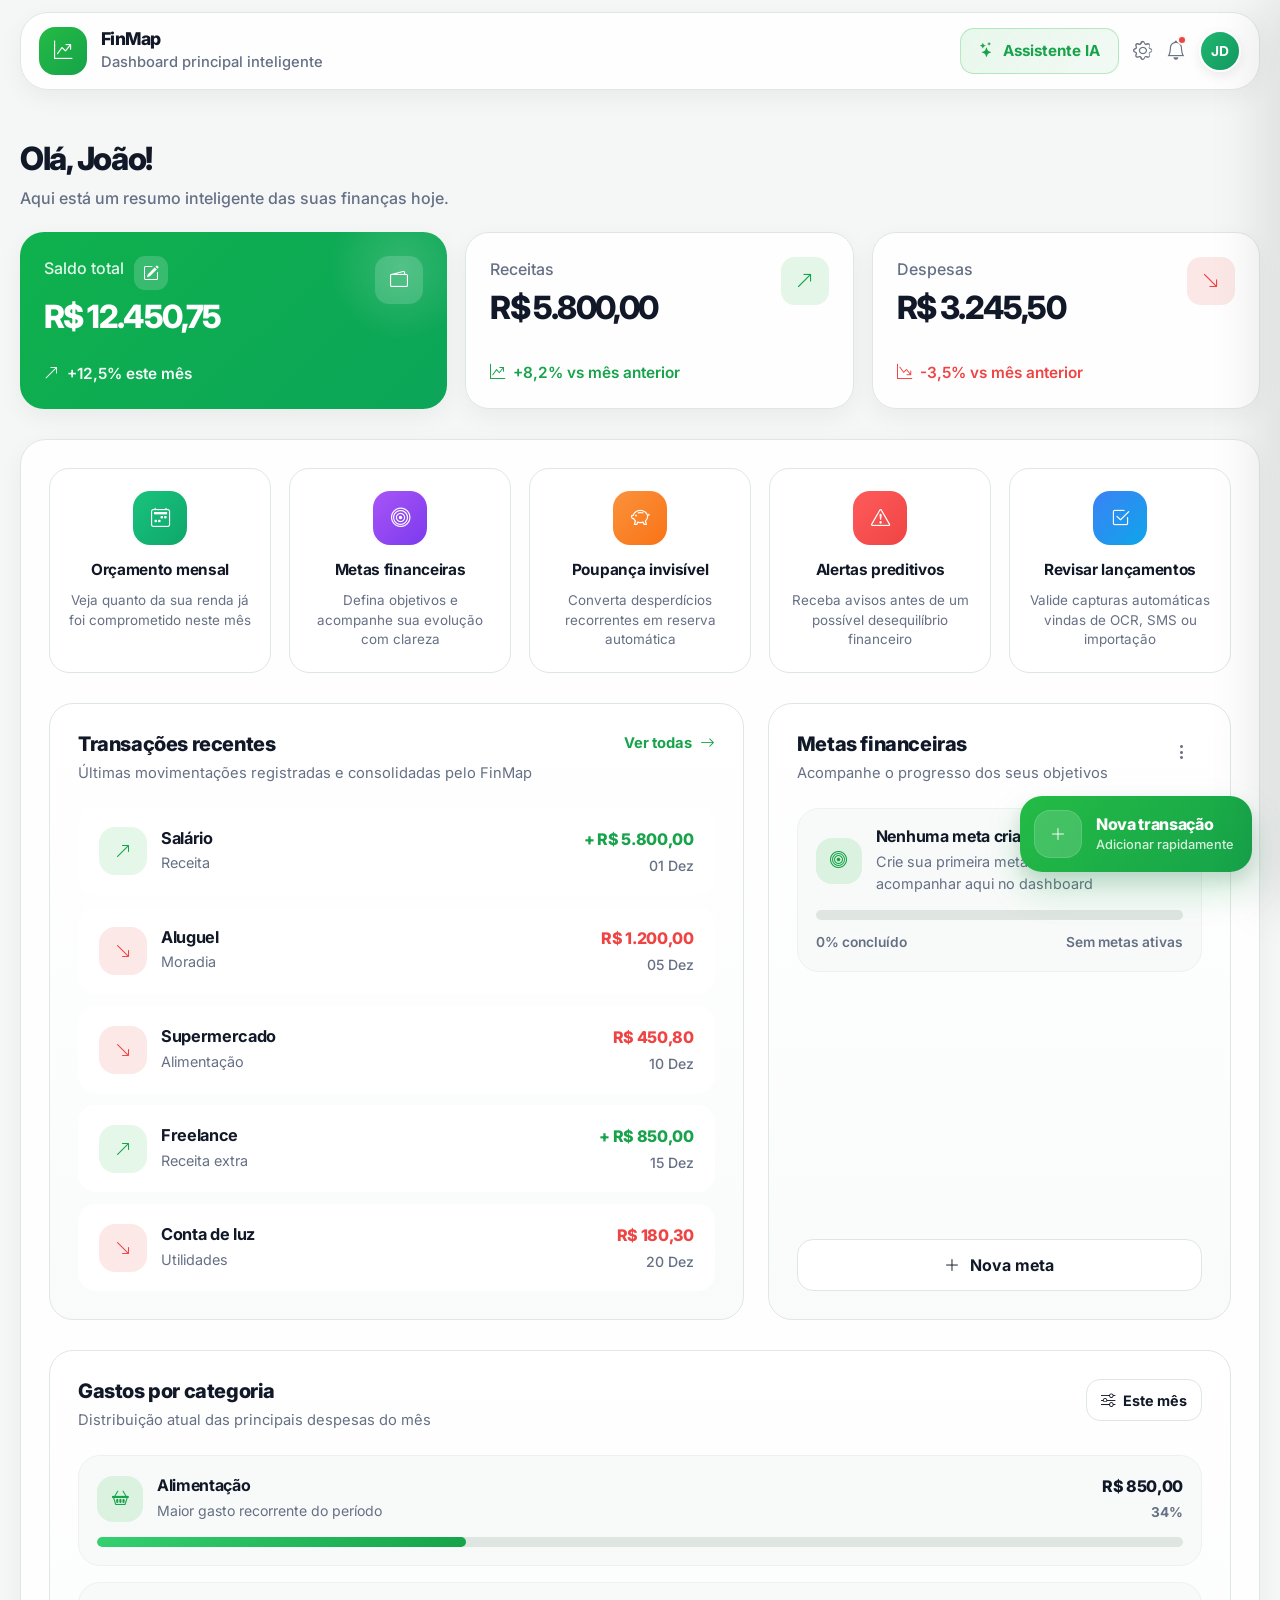
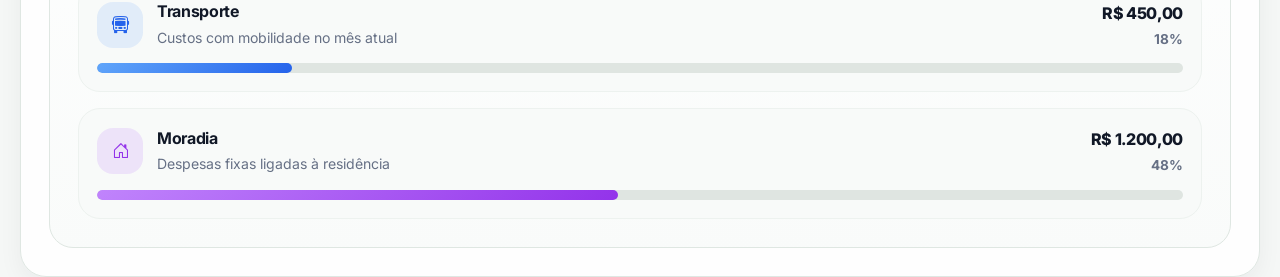
==== dashboard.html @ 1afa3a2f "Initial commit" ====
<!DOCTYPE html>
<html lang="pt-BR">
<head>
  <meta charset="UTF-8">
  <meta name="viewport" content="width=device-width, initial-scale=1.0">
  <title>FinMap Dashboard</title>

  <link href="https://cdn.jsdelivr.net/npm/bootstrap@5.3.2/dist/css/bootstrap.min.css" rel="stylesheet">
  <link rel="stylesheet" href="https://cdn.jsdelivr.net/npm/bootstrap-icons@1.11.3/font/bootstrap-icons.css">
  <link rel="preconnect" href="https://fonts.googleapis.com">
  <link rel="preconnect" href="https://fonts.gstatic.com" crossorigin>
  <link href="https://fonts.googleapis.com/css2?family=Inter:wght@400;500;600;700;800&display=swap" rel="stylesheet">
  <link rel="stylesheet" href="./FinMap_Projeto/css/dashboard.css">
</head>
<body>

  <header class="topbar">
    <div class="topbar-left">
      <div class="brand">
        <div class="brand-mark">
          <i class="bi bi-graph-up-arrow"></i>
        </div>

        <div class="brand-copy">
          <h1>FinMap</h1>
          <p>Dashboard principal inteligente</p>
        </div>
      </div>
    </div>

    <div class="topbar-right">
      <button class="ai-btn" id="openAiModal" type="button" aria-label="Abrir Assistente IA">
        <i class="bi bi-stars"></i>
        <span>Assistente IA</span>
      </button>

      <button class="icon-plain" id="openSettingsModal" type="button" aria-label="Configurações">
  <i class="bi bi-gear"></i>
</button>

      <button class="icon-plain notification-btn" id="openNotificationsPanel" type="button" aria-label="Notificações">
        <i class="bi bi-bell"></i>
        <span class="notification-dot"></span>
      </button>

      <button class="profile-avatar" type="button" aria-label="Perfil">
        JD
      </button>
    </div>
  </header>

  <section class="finance-overview">
    <div class="overview-header">
      <div class="overview-title-group">
        <h2>Olá, João!</h2>
        <p>Aqui está um resumo inteligente das suas finanças hoje.</p>
      </div>
    </div>

    <div class="overview-cards">
      <article class="finance-card finance-card--highlight">
        <div class="finance-card__top">
          <div class="finance-card__main">
            <div class="finance-card__label-row">
              <span class="finance-card__label">Saldo total</span>

              <button
                class="finance-card__edit-btn"
                id="openBalanceModal"
                type="button"
                aria-label="Editar saldo total"
              >
                <i class="bi bi-pencil-square"></i>
              </button>
            </div>

            <strong class="finance-card__value">R$ 12.450,75</strong>
          </div>

          <div class="finance-card__icon finance-card__icon--glass">
            <i class="bi bi-wallet2"></i>
          </div>
        </div>

        <div class="finance-card__bottom">
          <span class="finance-card__trend finance-card__trend--light">
            <i class="bi bi-arrow-up-right"></i>
            +12,5% este mês
          </span>
        </div>
      </article>

      <article class="finance-card">
        <div class="finance-card__top">
          <div>
            <span class="finance-card__label">Receitas</span>
            <strong class="finance-card__value">R$ 5.800,00</strong>
          </div>

          <div class="finance-card__icon finance-card__icon--green-soft">
            <i class="bi bi-arrow-up-right"></i>
          </div>
        </div>

        <div class="finance-card__bottom">
          <span class="finance-card__trend finance-card__trend--positive">
            <i class="bi bi-graph-up-arrow"></i>
            +8,2% vs mês anterior
          </span>
        </div>
      </article>

      <article class="finance-card">
        <div class="finance-card__top">
          <div>
            <span class="finance-card__label">Despesas</span>
            <strong class="finance-card__value">R$ 3.245,50</strong>
          </div>

          <div class="finance-card__icon finance-card__icon--red-soft">
            <i class="bi bi-arrow-down-right"></i>
          </div>
        </div>

        <div class="finance-card__bottom">
          <span class="finance-card__trend finance-card__trend--negative">
            <i class="bi bi-graph-down-arrow"></i>
            -3,5% vs mês anterior
          </span>
        </div>
      </article>
    </div>
  </section>

  <section class="main-actions">
    <div class="main-actions__grid">
  <article class="action-card action-card--green" data-link-page="./orcamento-mensal.html">
    <div class="action-icon">
      <i class="bi bi-calendar2-week"></i>
    </div>
    <h4>Orçamento mensal</h4>
    <p>Veja quanto da sua renda já foi comprometido neste mês</p>
  </article>

  <article class="action-card action-card--purple" data-link-page="./metas-financeiras.html">
    <div class="action-icon">
      <i class="bi bi-bullseye"></i>
    </div>
    <h4>Metas financeiras</h4>
    <p>Defina objetivos e acompanhe sua evolução com clareza</p>
  </article>

  <article class="action-card action-card--orange" data-link-page="./poupanca-invisivel.html">
    <div class="action-icon">
      <i class="bi bi-piggy-bank"></i>
    </div>
    <h4>Poupança invisível</h4>
    <p>Converta desperdícios recorrentes em reserva automática</p>
  </article>

  <article class="action-card action-card--red" data-link-page="./alertas-preditivos.html">
    <div class="action-icon">
      <i class="bi bi-exclamation-triangle"></i>
    </div>
    <h4>Alertas preditivos</h4>
    <p>Receba avisos antes de um possível desequilíbrio financeiro</p>
  </article>

  <article class="action-card action-card--blue" data-link-page="./revisar-lancamentos.html">
    <div class="action-icon">
      <i class="bi bi-check2-square"></i>
    </div>
    <h4>Revisar lançamentos</h4>
    <p>Valide capturas automáticas vindas de OCR, SMS ou importação</p>
  </article>
</div>

    <div class="dashboard-panels">
      <section class="recent-transactions-panel">
        <div class="recent-transactions-panel__header">
          <div>
            <h3>Transações recentes</h3>
            <p>Últimas movimentações registradas e consolidadas pelo FinMap</p>
          </div>

          <a href="#" class="recent-transactions-panel__link" id="openAllTransactionsModal">
            Ver todas
            <i class="bi bi-arrow-right"></i>
          </a>
        </div>

        <div class="recent-transactions-panel__list">
          <article class="transaction-item">
            <div class="transaction-item__left">
              <div class="transaction-item__icon transaction-item__icon--income">
                <i class="bi bi-arrow-up-right"></i>
              </div>

              <div class="transaction-item__info">
                <h4>Salário</h4>
                <p>Receita</p>
              </div>
            </div>

            <div class="transaction-item__right">
              <strong class="transaction-item__value transaction-item__value--positive">+ R$ 5.800,00</strong>
              <span class="transaction-item__date">01 Dez</span>
            </div>
          </article>

          <article class="transaction-item">
            <div class="transaction-item__left">
              <div class="transaction-item__icon transaction-item__icon--expense">
                <i class="bi bi-arrow-down-right"></i>
              </div>

              <div class="transaction-item__info">
                <h4>Aluguel</h4>
                <p>Moradia</p>
              </div>
            </div>

            <div class="transaction-item__right">
              <strong class="transaction-item__value transaction-item__value--negative">R$ 1.200,00</strong>
              <span class="transaction-item__date">05 Dez</span>
            </div>
          </article>

          <article class="transaction-item">
            <div class="transaction-item__left">
              <div class="transaction-item__icon transaction-item__icon--expense">
                <i class="bi bi-arrow-down-right"></i>
              </div>

              <div class="transaction-item__info">
                <h4>Supermercado</h4>
                <p>Alimentação</p>
              </div>
            </div>

            <div class="transaction-item__right">
              <strong class="transaction-item__value transaction-item__value--negative">R$ 450,80</strong>
              <span class="transaction-item__date">10 Dez</span>
            </div>
          </article>

          <article class="transaction-item">
            <div class="transaction-item__left">
              <div class="transaction-item__icon transaction-item__icon--income">
                <i class="bi bi-arrow-up-right"></i>
              </div>

              <div class="transaction-item__info">
                <h4>Freelance</h4>
                <p>Receita extra</p>
              </div>
            </div>

            <div class="transaction-item__right">
              <strong class="transaction-item__value transaction-item__value--positive">+ R$ 850,00</strong>
              <span class="transaction-item__date">15 Dez</span>
            </div>
          </article>

          <article class="transaction-item">
            <div class="transaction-item__left">
              <div class="transaction-item__icon transaction-item__icon--expense">
                <i class="bi bi-arrow-down-right"></i>
              </div>

              <div class="transaction-item__info">
                <h4>Conta de luz</h4>
                <p>Utilidades</p>
              </div>
            </div>

            <div class="transaction-item__right">
              <strong class="transaction-item__value transaction-item__value--negative">R$ 180,30</strong>
              <span class="transaction-item__date">20 Dez</span>
            </div>
          </article>
        </div>
      </section>

      <section class="financial-goals-panel">
        <div class="financial-goals-panel__header">
          <div>
            <h3>Metas financeiras</h3>
            <p>Acompanhe o progresso dos seus objetivos</p>
          </div>

          <button class="financial-goals-panel__menu" id="openGoalsMenuModal" type="button" aria-label="Mais opções">
            <i class="bi bi-three-dots-vertical"></i>
          </button>
        </div>

        <div class="financial-goals-list" id="dashboardGoalsList">
          <article class="goal-card">
    <div class="goal-card__top">
      <div class="goal-card__left">
        <div class="goal-card__icon goal-card__icon--green">
          <i class="bi bi-shield-check"></i>
        </div>

        <div class="goal-card__info">
          <h4>Reserva de Emergência</h4>
          <p>R$ 8.750 de R$ 15.000</p>
        </div>
      </div>

      <span class="goal-card__badge">58%</span>
    </div>

    <div class="goal-card__progress">
      <div class="goal-card__progress-fill goal-card__progress-fill--green" style="width: 58%;"></div>
    </div>

    <div class="goal-card__bottom">
      <span>58% concluído</span>
      <span>Faltam R$ 6.250</span>
    </div>
          </article>

          <article class="goal-card">
            <div class="goal-card__top">
              <div class="goal-card__left">
                <div class="goal-card__icon goal-card__icon--blue">
                  <i class="bi bi-airplane"></i>
                </div>

                <div class="goal-card__info">
                  <h4>Viagem para Europa</h4>
                  <p>R$ 3.200 de R$ 8.000</p>
                </div>
              </div>

              <span class="goal-card__badge">40%</span>
            </div>

            <div class="goal-card__progress">
              <div class="goal-card__progress-fill goal-card__progress-fill--blue" style="width: 40%;"></div>
            </div>

            <div class="goal-card__bottom">
              <span>40% concluído</span>
              <span>Faltam R$ 4.800</span>
            </div>
          </article>

          <article class="goal-card">
            <div class="goal-card__top">
              <div class="goal-card__left">
                <div class="goal-card__icon goal-card__icon--orange">
                  <i class="bi bi-car-front"></i>
                </div>

                <div class="goal-card__info">
                  <h4>Novo carro</h4>
                  <p>R$ 12.000 de R$ 45.000</p>
                </div>
              </div>

              <span class="goal-card__badge">27%</span>
            </div>

            <div class="goal-card__progress">
              <div class="goal-card__progress-fill goal-card__progress-fill--orange" style="width: 27%;"></div>
            </div>

            <div class="goal-card__bottom">
              <span>27% concluído</span>
              <span>Faltam R$ 33.000</span>
            </div>
          </article>
        </div>

        <button class="new-goal-btn" id="goToGoalsPageBtn" type="button">
          <i class="bi bi-plus-lg"></i>
          Nova meta
        </button>
      </section>
    </div>

    <div class="dashboard-bottom-row">
      <section class="category-expenses-panel">
        <div class="category-expenses-panel__header">
          <div>
            <h3>Gastos por categoria</h3>
            <p>Distribuição atual das principais despesas do mês</p>
          </div>

          <button class="category-expenses-panel__filter" id="openCategoryPeriodModal" type="button">
            <i class="bi bi-sliders"></i>
            <span id="categoryPeriodLabel">Este mês</span>
          </button>
        </div>

        <div class="category-expenses-list">
          <article class="category-expense-card">
            <div class="category-expense-card__top">
              <div class="category-expense-card__left">
                <div class="category-expense-card__icon category-expense-card__icon--green">
                  <i class="bi bi-basket2"></i>
                </div>

                <div class="category-expense-card__info">
                  <h4>Alimentação</h4>
                  <p>Maior gasto recorrente do período</p>
                </div>
              </div>

              <div class="category-expense-card__right">
                <strong>R$ 850</strong>
                <span>34%</span>
              </div>
            </div>

            <div class="category-expense-card__bar">
              <div class="category-expense-card__fill category-expense-card__fill--green" style="width: 34%;"></div>
            </div>
          </article>

          <article class="category-expense-card">
            <div class="category-expense-card__top">
              <div class="category-expense-card__left">
                <div class="category-expense-card__icon category-expense-card__icon--blue">
                  <i class="bi bi-bus-front"></i>
                </div>

                <div class="category-expense-card__info">
                  <h4>Transporte</h4>
                  <p>Custos com mobilidade no mês atual</p>
                </div>
              </div>

              <div class="category-expense-card__right">
                <strong>R$ 450</strong>
                <span>18%</span>
              </div>
            </div>

            <div class="category-expense-card__bar">
              <div class="category-expense-card__fill category-expense-card__fill--blue" style="width: 18%;"></div>
            </div>
          </article>

          <article class="category-expense-card">
            <div class="category-expense-card__top">
              <div class="category-expense-card__left">
                <div class="category-expense-card__icon category-expense-card__icon--purple">
                  <i class="bi bi-house-door"></i>
                </div>

                <div class="category-expense-card__info">
                  <h4>Moradia</h4>
                  <p>Despesas fixas ligadas à residência</p>
                </div>
              </div>

              <div class="category-expense-card__right">
                <strong>R$ 1.200</strong>
                <span>48%</span>
              </div>
            </div>

            <div class="category-expense-card__bar">
              <div class="category-expense-card__fill category-expense-card__fill--purple" style="width: 48%;"></div>
            </div>
          </article>
        </div>
      </section>
    </div>
  </section>

  <button class="floating-transaction-btn" id="openTransactionModal" type="button" aria-label="Adicionar transação">
    <span class="floating-transaction-btn__icon">
      <i class="bi bi-plus-lg"></i>
    </span>
    <span class="floating-transaction-btn__content">
      <strong>Nova transação</strong>
      <small>Adicionar rapidamente</small>
    </span>
  </button>

  <!-- MODAL EDITAR SALDO  --> 
  <div class="balance-modal-overlay" id="balanceModal">
    <div class="balance-modal">
      <div class="balance-modal__header">
        <div class="balance-modal__title">
          <div class="balance-modal__icon">
            <i class="bi bi-pencil-square"></i>
          </div>
          <div>
            <h3>Editar saldo total</h3>
            <p>Atualize o valor principal exibido no seu dashboard.</p>
          </div>
        </div>

        <button class="balance-modal__close" id="closeBalanceModal" type="button" aria-label="Fechar">
          <i class="bi bi-x-lg"></i>
        </button>
      </div>

      <form class="balance-modal__form" id="balanceForm">
        <label class="balance-modal__field">
          <span>Novo saldo</span>
          <input
            type="text"
            id="saldoEditInput"
            class="finmap-money-input"
            inputmode="numeric"
            placeholder="R$ 0,00"
            autocomplete="off"
          >
        </label>

        <div class="balance-modal__actions">
          <button class="balance-modal__secondary" id="cancelBalanceModal" type="button">Cancelar</button>
          <button class="balance-modal__primary" type="submit">Salvar saldo</button>
        </div>
      </form>
    </div>
  </div>

  <!-- PAINEL DE NOTIFICAÇÕES -->
  <div class="notif-overlay" id="notifOverlay"></div>

  <aside class="notif-panel" id="notifPanel" aria-label="Painel de notificações">
    <div class="notif-panel__header">
      <div>
        <h3>Notificações</h3>
        <p>Alertas, metas e movimentações importantes</p>
      </div>

      <button class="notif-panel__close" id="closeNotificationsPanel" type="button" aria-label="Fechar notificações">
        <i class="bi bi-x-lg"></i>
      </button>
    </div>

    <div class="notif-panel__tabs">
      <button class="notif-tab active" type="button">Todos</button>
      <button class="notif-tab" type="button">Alertas</button>
      <button class="notif-tab" type="button">Metas</button>
      <button class="notif-tab" type="button">Gastos</button>
    </div>

    <div class="notif-panel__list">
      <article class="notif-card notif-card--danger">
        <div class="notif-card__icon">
          <i class="bi bi-exclamation-triangle"></i>
        </div>
        <div class="notif-card__content">
          <h4>Alerta preditivo de orçamento</h4>
          <p>Seu ritmo atual de gastos pode comprometer o fechamento do mês.</p>
          <span>Agora mesmo</span>
        </div>
      </article>

      <article class="notif-card notif-card--success">
        <div class="notif-card__icon">
          <i class="bi bi-bullseye"></i>
        </div>
        <div class="notif-card__content">
          <h4>Meta avançando bem</h4>
          <p>Sua reserva de emergência atingiu 58% do valor planejado.</p>
          <span>Hoje, 09:20</span>
        </div>
      </article>

      <article class="notif-card notif-card--warning">
        <div class="notif-card__icon">
          <i class="bi bi-receipt"></i>
        </div>
        <div class="notif-card__content">
          <h4>Gasto acima da média</h4>
          <p>A categoria alimentação ficou acima da média prevista nesta semana.</p>
          <span>Hoje, 08:05</span>
        </div>
      </article>

      <article class="notif-card notif-card--info">
        <div class="notif-card__icon">
          <i class="bi bi-stars"></i>
        </div>
        <div class="notif-card__content">
          <h4>Sugestão da IA</h4>
          <p>Você pode economizar até R$ 240 ajustando despesas recorrentes.</p>
          <span>Ontem</span>
        </div>
      </article>
    </div>
  </aside>

  <!-- MODAL CENTRALIZADO DA IA -->
  <div class="ai-modal-overlay" id="aiModal">
    <div class="ai-modal">
      <div class="ai-modal__header">
        <div class="ai-modal__title-group">
          <div class="ai-modal__icon">
            <i class="bi bi-stars"></i>
          </div>

          <div>
            <h3>Assistente IA FinMap</h3>
            <p>Análise inteligente, sugestões rápidas e apoio financeiro em tempo real.</p>
          </div>
        </div>

        <button class="ai-modal__close" id="closeAiModal" type="button" aria-label="Fechar assistente IA">
          <i class="bi bi-x-lg"></i>
        </button>
      </div>

      <div class="ai-modal__body">
        <aside class="ai-modal__sidebar">
          <div class="ai-summary-card ai-summary-card--green">
            <div class="ai-summary-card__top">
              <span class="ai-summary-card__label">Análise geral</span>
              <i class="bi bi-activity"></i>
            </div>
            <strong>Saúde financeira estável</strong>
            <p>Seu saldo segue positivo, mas moradia e alimentação concentram grande parte das despesas.</p>
          </div>

          <div class="ai-summary-card ai-summary-card--soft">
            <div class="ai-summary-card__top">
              <span class="ai-summary-card__label">Sugestão principal</span>
              <i class="bi bi-lightbulb"></i>
            </div>
            <strong>Reduzir gastos variáveis</strong>
            <p>Uma redução de 8% nos gastos variáveis pode acelerar sua reserva de emergência.</p>
          </div>

          <div class="ai-shortcuts">
            <button class="ai-shortcut" type="button">Analisar meu mês</button>
            <button class="ai-shortcut" type="button">Onde posso economizar?</button>
            <button class="ai-shortcut" type="button">Revisar minhas metas</button>
            <button class="ai-shortcut" type="button">Criar plano rápido</button>
          </div>
        </aside>

        <section class="ai-chat-area">
          <div class="ai-chat-area__messages">
            <div class="ai-message ai-message--bot">
              <div class="ai-message__bubble">
                Olá, João. Fiz uma leitura geral das suas finanças e identifiquei bons sinais de estabilidade. Quer que eu te mostre onde estão suas melhores oportunidades de economia?
              </div>
            </div>

            <div class="ai-message ai-message--user">
              <div class="ai-message__bubble">
                Sim, quero ver os principais pontos.
              </div>
            </div>

            <div class="ai-message ai-message--bot">
              <div class="ai-message__bubble">
                Perfeito. Hoje seus maiores focos de atenção estão em alimentação, moradia e despesas recorrentes menores que, somadas, têm bastante impacto no mês.
              </div>
            </div>
          </div>

          <form class="ai-chat-area__input">
            <button class="ai-input-action" type="button" aria-label="Anexar">
              <i class="bi bi-plus-lg"></i>
            </button>

            <input type="text" placeholder="Pergunte algo ao Assistente IA">

            <button class="ai-send-btn" type="submit" aria-label="Enviar mensagem">
              <i class="bi bi-send-fill"></i>
            </button>
          </form>
        </section>
      </div>
    </div>
  </div>

  <!-- MODAL DE TRANSAÇÃO -->
  <div class="transaction-modal-overlay" id="transactionModal">
    <div class="transaction-modal">
      <div class="transaction-modal__header">
        <div class="transaction-modal__title-group">
          <div class="transaction-modal__icon">
            <i class="bi bi-plus-lg"></i>
          </div>

          <div>
            <h3>Adicionar Transação</h3>
            <p>Escolha como deseja registrar uma nova movimentação no FinMap</p>
          </div>
        </div>

        <button class="transaction-modal__close" id="closeTransactionModal" type="button" aria-label="Fechar">
          <i class="bi bi-x-lg"></i>
        </button>
      </div>

      <div class="transaction-modal__options">
        <button class="transaction-option-card" type="button">
          <div class="transaction-option-card__icon transaction-option-card__icon--green">
            <i class="bi bi-pencil-square"></i>
          </div>

          <div class="transaction-option-card__content">
            <h4>Adicionar manualmente</h4>
            <p>Preencha os dados da transação de forma personalizada e imediata.</p>
          </div>
        </button>

        <button class="transaction-option-card" type="button">
          <div class="transaction-option-card__icon transaction-option-card__icon--orange">
            <i class="bi bi-file-earmark-arrow-up"></i>
          </div>

          <div class="transaction-option-card__content">
            <h4>Importar arquivo</h4>
            <p>Envie arquivos CSV, OFX ou Excel para importar transações em lote.</p>
          </div>
        </button>

        <button class="transaction-option-card" type="button">
          <div class="transaction-option-card__icon transaction-option-card__icon--purple">
            <i class="bi bi-receipt-cutoff"></i>
          </div>

          <div class="transaction-option-card__content">
            <div class="transaction-option-card__topline">
              <h4>OCR de notas fiscais</h4>
              <span class="transaction-option-card__badge">IA</span>
            </div>
            <p>Escaneie notas fiscais e deixe a inteligência artificial identificar os dados automaticamente.</p>
          </div>
        </button>

        <button class="transaction-option-card" type="button">
          <div class="transaction-option-card__icon transaction-option-card__icon--blue">
            <i class="bi bi-chat-square-text"></i>
          </div>

          <div class="transaction-option-card__content">
            <div class="transaction-option-card__topline">
              <h4>Revisar capturas automáticas</h4>
              <span class="transaction-option-card__badge">SMS</span>
            </div>
            <p>Valide movimentações detectadas automaticamente para manter seus dados consistentes.</p>
          </div>
        </button>
      </div>
    </div>
  </div>

<!-- MODAL CENTRALIZADO DE CONFIGURAÇÕES -->
<div class="settings-modal-overlay" id="settingsModal">
  <div class="settings-modal">
    <div class="settings-modal__header">
      <div class="settings-modal__title-group">
        <div class="settings-modal__icon">
          <i class="bi bi-gear-fill"></i>
        </div>

        <div>
          <h3>Configurações</h3>
          <p>Gerencie alertas, integração bancária, segurança e conta.</p>
        </div>
      </div>

      <button class="settings-modal__close" id="closeSettingsModal" type="button" aria-label="Fechar configurações">
        <i class="bi bi-x-lg"></i>
      </button>
    </div>

    <div class="settings-modal__body">
      <aside class="settings-sidebar">
        <button class="settings-sidebar__item active" type="button" data-target="settings-notifications">
          <span class="settings-sidebar__icon settings-sidebar__icon--yellow">
            <i class="bi bi-bell-fill"></i>
          </span>
          <span class="settings-sidebar__text">Notificações</span>
        </button>

        <button class="settings-sidebar__item" type="button" data-target="settings-bank">
          <span class="settings-sidebar__icon settings-sidebar__icon--blue">
            <i class="bi bi-bank2"></i>
          </span>
          <span class="settings-sidebar__text">API bancária</span>
        </button>

        <button class="settings-sidebar__item" type="button" data-target="settings-security">
          <span class="settings-sidebar__icon settings-sidebar__icon--purple">
            <i class="bi bi-shield-lock-fill"></i>
          </span>
          <span class="settings-sidebar__text">Proteção</span>
        </button>

        <button class="settings-sidebar__item" type="button" data-target="settings-account">
          <span class="settings-sidebar__icon settings-sidebar__icon--red">
            <i class="bi bi-person-circle"></i>
          </span>
          <span class="settings-sidebar__text">Conta</span>
        </button>
      </aside>

      <div class="settings-content">
        <!-- NOTIFICAÇÕES -->
        <section class="settings-group" id="settings-notifications">
          <button class="settings-group__trigger active" type="button">
            <div class="settings-group__trigger-left">
              <span class="settings-group__badge settings-group__badge--yellow">
                <i class="bi bi-bell-fill"></i>
              </span>
              <div>
                <h4>Notificações</h4>
                <p>Alertas mais importantes do sistema</p>
              </div>
            </div>

            <span class="settings-group__arrow">
              <i class="bi bi-chevron-down"></i>
            </span>
          </button>

          <div class="settings-group__content open">
            <div class="settings-list">
              <div class="settings-row">
                <div class="settings-row__info">
                  <h5>Alertas preditivos</h5>
                  <p>Avisos quando houver risco no orçamento.</p>
                </div>
                <label class="switch switch--yellow">
                  <input type="checkbox" checked>
                  <span class="switch-slider"></span>
                </label>
              </div>

              <div class="settings-row">
                <div class="settings-row__info">
                  <h5>Metas financeiras</h5>
                  <p>Notificações de progresso e conclusão.</p>
                </div>
                <label class="switch switch--green">
                  <input type="checkbox" checked>
                  <span class="switch-slider"></span>
                </label>
              </div>

              <div class="settings-row">
                <div class="settings-row__info">
                  <h5>Sugestões da IA</h5>
                  <p>Recomendações rápidas do assistente.</p>
                </div>
                <label class="switch switch--purple">
                  <input type="checkbox" checked>
                  <span class="switch-slider"></span>
                </label>
              </div>
            </div>
          </div>
        </section>

        <!-- API BANCÁRIA -->
        <section class="settings-group" id="settings-bank">
          <button class="settings-group__trigger" type="button">
            <div class="settings-group__trigger-left">
              <span class="settings-group__badge settings-group__badge--blue">
                <i class="bi bi-bank2"></i>
              </span>
              <div>
                <h4>API bancária</h4>
                <p>Conexão e sincronização das contas</p>
              </div>
            </div>

            <span class="settings-group__arrow">
              <i class="bi bi-chevron-down"></i>
            </span>
          </button>

          <div class="settings-group__content">
            <div class="settings-bank-status">
              <div>
                <h5>Banco principal conectado</h5>
                <p>Sincronização automática ativa.</p>
              </div>

              <span class="settings-pill settings-pill--success">Conectado</span>
            </div>

            <div class="settings-list">
              <div class="settings-row">
                <div class="settings-row__info">
                  <h5>Sincronização automática</h5>
                  <p>Atualiza transações e saldo automaticamente.</p>
                </div>
                <label class="switch switch--blue">
                  <input type="checkbox" checked>
                  <span class="switch-slider"></span>
                </label>
              </div>

              <div class="settings-row">
                <div class="settings-row__info">
                  <h5>Atualizar saldo total</h5>
                  <p>Usa os dados da API para atualizar o dashboard.</p>
                </div>
                <label class="switch switch--blue">
                  <input type="checkbox" checked>
                  <span class="switch-slider"></span>
                </label>
              </div>
            </div>

            <div class="settings-actions-row">
              <button class="settings-action-btn settings-action-btn--blue" type="button">
                <i class="bi bi-arrow-repeat"></i>
                Reconectar
              </button>

              <button class="settings-action-btn settings-action-btn--blue-soft" type="button">
                <i class="bi bi-link-45deg"></i>
                Gerenciar contas
              </button>
            </div>
          </div>
        </section>

        <!-- PROTEÇÃO -->
        <section class="settings-group" id="settings-security">
          <button class="settings-group__trigger" type="button">
            <div class="settings-group__trigger-left">
              <span class="settings-group__badge settings-group__badge--purple">
                <i class="bi bi-shield-lock-fill"></i>
              </span>
              <div>
                <h4>Proteção</h4>
                <p>Segurança da conta e dos dados</p>
              </div>
            </div>

            <span class="settings-group__arrow">
              <i class="bi bi-chevron-down"></i>
            </span>
          </button>

          <div class="settings-group__content">
            <div class="settings-list">
              <div class="settings-row">
                <div class="settings-row__info">
                  <h5>Autenticação em duas etapas</h5>
                  <p>Camada extra de segurança no login.</p>
                </div>
                <label class="switch switch--purple">
                  <input type="checkbox" checked>
                  <span class="switch-slider"></span>
                </label>
              </div>

              <div class="settings-row">
                <div class="settings-row__info">
                  <h5>Ocultar valores</h5>
                  <p>Esconde os valores em ambientes públicos.</p>
                </div>
                <label class="switch switch--red">
                  <input type="checkbox">
                  <span class="switch-slider"></span>
                </label>
              </div>
            </div>

            <div class="settings-actions-row">
              <button class="settings-action-btn settings-action-btn--purple" type="button">
                <i class="bi bi-key-fill"></i>
                Alterar senha
              </button>
            </div>
          </div>
        </section>

        <!-- CONTA -->
        <section class="settings-group" id="settings-account">
          <button class="settings-group__trigger" type="button">
            <div class="settings-group__trigger-left">
              <span class="settings-group__badge settings-group__badge--red">
                <i class="bi bi-person-circle"></i>
              </span>
              <div>
                <h4>Conta</h4>
                <p>Dados principais e ações da conta</p>
              </div>
            </div>

            <span class="settings-group__arrow">
              <i class="bi bi-chevron-down"></i>
            </span>
          </button>

          <div class="settings-group__content">
            <div class="settings-account-grid">
              <article class="settings-profile-card">
                <h5>E-mail principal</h5>
                <p>joao@email.com</p>
                <button class="settings-action-btn settings-action-btn--red-soft" type="button">
                  <i class="bi bi-envelope"></i>
                  Alterar e-mail
                </button>
              </article>

              <article class="settings-profile-card settings-profile-card--danger">
                <h5>Excluir conta</h5>
                <p>Essa ação é permanente.</p>
                <button class="settings-action-btn settings-action-btn--danger" type="button">
                  <i class="bi bi-trash3-fill"></i>
                  Excluir conta
                </button>
              </article>
            </div>
          </div>
        </section>
      </div>
    </div>

    <div class="settings-modal__footer">
      <button class="settings-footer-btn settings-footer-btn--secondary" id="cancelSettingsModal" type="button">Cancelar</button>
      <button class="settings-footer-btn settings-footer-btn--primary" type="button">Salvar alterações</button>
    </div>
  </div>
</div>


<!-- MODAL: VER TODAS AS TRANSAÇÕES -->
<div class="dashboard-popout-overlay" id="allTransactionsModal">
  <div class="dashboard-popout dashboard-popout--large">
    <div class="dashboard-popout__header">
      <div class="dashboard-popout__title-group">
        <div class="dashboard-popout__icon dashboard-popout__icon--green">
          <i class="bi bi-clock-history"></i>
        </div>
        <div>
          <h3>Todas as transações recentes</h3>
          <p>Veja o histórico consolidado das últimas movimentações do FinMap.</p>
        </div>
      </div>

      <button class="dashboard-popout__close" id="closeAllTransactionsModal" type="button" aria-label="Fechar">
        <i class="bi bi-x-lg"></i>
      </button>
    </div>

    <div class="dashboard-popout__body">
      <div class="all-transactions-list">
        <article class="transaction-item">
          <div class="transaction-item__left">
            <div class="transaction-item__icon transaction-item__icon--income">
              <i class="bi bi-arrow-up-right"></i>
            </div>
            <div class="transaction-item__info">
              <h4>Salário</h4>
              <p>Receita</p>
            </div>
          </div>
          <div class="transaction-item__right">
            <strong class="transaction-item__value transaction-item__value--positive">+ R$ 5.800,00</strong>
            <span class="transaction-item__date">01 Dez</span>
          </div>
        </article>

        <article class="transaction-item">
          <div class="transaction-item__left">
            <div class="transaction-item__icon transaction-item__icon--expense">
              <i class="bi bi-arrow-down-right"></i>
            </div>
            <div class="transaction-item__info">
              <h4>Aluguel</h4>
              <p>Moradia</p>
            </div>
          </div>
          <div class="transaction-item__right">
            <strong class="transaction-item__value transaction-item__value--negative">R$ 1.200,00</strong>
            <span class="transaction-item__date">05 Dez</span>
          </div>
        </article>

        <article class="transaction-item">
          <div class="transaction-item__left">
            <div class="transaction-item__icon transaction-item__icon--expense">
              <i class="bi bi-arrow-down-right"></i>
            </div>
            <div class="transaction-item__info">
              <h4>Supermercado</h4>
              <p>Alimentação</p>
            </div>
          </div>
          <div class="transaction-item__right">
            <strong class="transaction-item__value transaction-item__value--negative">R$ 450,80</strong>
            <span class="transaction-item__date">10 Dez</span>
          </div>
        </article>

        <article class="transaction-item">
          <div class="transaction-item__left">
            <div class="transaction-item__icon transaction-item__icon--income">
              <i class="bi bi-arrow-up-right"></i>
            </div>
            <div class="transaction-item__info">
              <h4>Freelance</h4>
              <p>Receita extra</p>
            </div>
          </div>
          <div class="transaction-item__right">
            <strong class="transaction-item__value transaction-item__value--positive">+ R$ 850,00</strong>
            <span class="transaction-item__date">15 Dez</span>
          </div>
        </article>

        <article class="transaction-item">
          <div class="transaction-item__left">
            <div class="transaction-item__icon transaction-item__icon--expense">
              <i class="bi bi-arrow-down-right"></i>
            </div>
            <div class="transaction-item__info">
              <h4>Conta de luz</h4>
              <p>Utilidades</p>
            </div>
          </div>
          <div class="transaction-item__right">
            <strong class="transaction-item__value transaction-item__value--negative">R$ 180,30</strong>
            <span class="transaction-item__date">20 Dez</span>
          </div>
        </article>

        <article class="transaction-item">
          <div class="transaction-item__left">
            <div class="transaction-item__icon transaction-item__icon--expense">
              <i class="bi bi-arrow-down-right"></i>
            </div>
            <div class="transaction-item__info">
              <h4>Internet</h4>
              <p>Utilidades</p>
            </div>
          </div>
          <div class="transaction-item__right">
            <strong class="transaction-item__value transaction-item__value--negative">R$ 119,90</strong>
            <span class="transaction-item__date">22 Dez</span>
          </div>
        </article>
      </div>
    </div>
  </div>
</div>

<!-- MODAL: MENU DE METAS -->
<div class="dashboard-popout-overlay" id="goalsMenuModal">
  <div class="dashboard-popout dashboard-popout--small">
    <div class="dashboard-popout__header">
      <div class="dashboard-popout__title-group">
        <div class="dashboard-popout__icon dashboard-popout__icon--purple">
          <i class="bi bi-bullseye"></i>
        </div>
        <div>
          <h3>Opções de metas</h3>
          <p>Ações rápidas para gerenciar seus objetivos.</p>
        </div>
      </div>

      <button class="dashboard-popout__close" id="closeGoalsMenuModal" type="button" aria-label="Fechar">
        <i class="bi bi-x-lg"></i>
      </button>
    </div>

    <div class="dashboard-popout__body">
      <div class="dashboard-menu-list">
        <button class="dashboard-menu-item" id="goToGoalsPageFromMenu" type="button">
          <i class="bi bi-box-arrow-up-right"></i>
          <span>Ver tela completa de metas</span>
        </button>

        <button class="dashboard-menu-item" id="goToGoalsCreateFromMenu" type="button">
          <i class="bi bi-plus-circle"></i>
          <span>Criar nova meta</span>
        </button>

        <button class="dashboard-menu-item" id="refreshGoalsDashboardBtn" type="button">
          <i class="bi bi-arrow-repeat"></i>
          <span>Atualizar metas no dashboard</span>
        </button>
      </div>
    </div>
  </div>
</div>

<!-- MODAL: FILTRO DE PERÍODO DE CATEGORIAS -->
<div class="dashboard-popout-overlay" id="categoryPeriodModal">
  <div class="dashboard-popout dashboard-popout--small">
    <div class="dashboard-popout__header">
      <div class="dashboard-popout__title-group">
        <div class="dashboard-popout__icon dashboard-popout__icon--blue">
          <i class="bi bi-sliders"></i>
        </div>
        <div>
          <h3>Período de categorias</h3>
          <p>Escolha o intervalo para visualizar os gastos por categoria.</p>
        </div>
      </div>

      <button class="dashboard-popout__close" id="closeCategoryPeriodModal" type="button" aria-label="Fechar">
        <i class="bi bi-x-lg"></i>
      </button>
    </div>

    <div class="dashboard-popout__body">
      <div class="dashboard-period-list">
        <button class="dashboard-period-option active" type="button" data-period="this-month">Este mês</button>
        <button class="dashboard-period-option" type="button" data-period="last-30">Últimos 30 dias</button>
        <button class="dashboard-period-option" type="button" data-period="last-month">Último mês</button>
        <button class="dashboard-period-option" type="button" data-period="last-3-months">Últimos 3 meses</button>
      </div>
    </div>
  </div>
</div>


 <script>
  const body = document.body;

  const openTransactionModal = document.getElementById("openTransactionModal");
  const closeTransactionModal = document.getElementById("closeTransactionModal");
  const transactionModal = document.getElementById("transactionModal");

  const openBalanceModal = document.getElementById("openBalanceModal");
  const closeBalanceModal = document.getElementById("closeBalanceModal");
  const cancelBalanceModal = document.getElementById("cancelBalanceModal");
  const balanceModal = document.getElementById("balanceModal");

  const openNotificationsPanel = document.getElementById("openNotificationsPanel");
  const closeNotificationsPanel = document.getElementById("closeNotificationsPanel");
  const notifPanel = document.getElementById("notifPanel");
  const notifOverlay = document.getElementById("notifOverlay");

  const openAiModalBtn = document.getElementById("openAiModal");
  const closeAiModalBtn = document.getElementById("closeAiModal");
  const aiModal = document.getElementById("aiModal");

  const openSettingsModal = document.getElementById("openSettingsModal");
  const closeSettingsModal = document.getElementById("closeSettingsModal");
  const cancelSettingsModal = document.getElementById("cancelSettingsModal");
  const settingsModal = document.getElementById("settingsModal");

  const settingsSidebarItems = document.querySelectorAll(".settings-sidebar__item");
  const settingsGroups = document.querySelectorAll(".settings-group");
  const settingsTriggers = document.querySelectorAll(".settings-group__trigger");

  const openAllTransactionsModal = document.getElementById("openAllTransactionsModal");
  const closeAllTransactionsModal = document.getElementById("closeAllTransactionsModal");
  const allTransactionsModal = document.getElementById("allTransactionsModal");

  const openGoalsMenuModal = document.getElementById("openGoalsMenuModal");
  const closeGoalsMenuModal = document.getElementById("closeGoalsMenuModal");
  const goalsMenuModal = document.getElementById("goalsMenuModal");

  const openCategoryPeriodModal = document.getElementById("openCategoryPeriodModal");
  const closeCategoryPeriodModal = document.getElementById("closeCategoryPeriodModal");
  const categoryPeriodModal = document.getElementById("categoryPeriodModal");

  const goToGoalsPageBtn = document.getElementById("goToGoalsPageBtn");
  const goToGoalsPageFromMenu = document.getElementById("goToGoalsPageFromMenu");
  const goToGoalsCreateFromMenu = document.getElementById("goToGoalsCreateFromMenu");
  const refreshGoalsDashboardBtn = document.getElementById("refreshGoalsDashboardBtn");

  const dashboardGoalsList = document.getElementById("dashboardGoalsList");
  const categoryPeriodLabel = document.getElementById("categoryPeriodLabel");

  const categoryData = {
    "this-month": {
      label: "Este mês",
      items: [
        { name: "Alimentação", desc: "Maior gasto recorrente do período", value: 850, percent: 34, color: "green", icon: "basket2" },
        { name: "Transporte", desc: "Custos com mobilidade no mês atual", value: 450, percent: 18, color: "blue", icon: "bus-front" },
        { name: "Moradia", desc: "Despesas fixas ligadas à residência", value: 1200, percent: 48, color: "purple", icon: "house-door" }
      ]
    },
    "last-30": {
      label: "Últimos 30 dias",
      items: [
        { name: "Alimentação", desc: "Consumo recorrente do período recente", value: 980, percent: 32, color: "green", icon: "basket2" },
        { name: "Transporte", desc: "Custos de deslocamento acumulados", value: 620, percent: 20, color: "blue", icon: "bus-front" },
        { name: "Moradia", desc: "Despesas fixas da casa", value: 1460, percent: 48, color: "purple", icon: "house-door" }
      ]
    },
    "last-month": {
      label: "Último mês",
      items: [
        { name: "Alimentação", desc: "Gasto médio do último mês fechado", value: 790, percent: 30, color: "green", icon: "basket2" },
        { name: "Transporte", desc: "Mobilidade do mês anterior", value: 500, percent: 19, color: "blue", icon: "bus-front" },
        { name: "Moradia", desc: "Custos fixos do último mês", value: 1320, percent: 51, color: "purple", icon: "house-door" }
      ]
    },
    "last-3-months": {
      label: "Últimos 3 meses",
      items: [
        { name: "Alimentação", desc: "Média acumulada do trimestre", value: 2410, percent: 31, color: "green", icon: "basket2" },
        { name: "Transporte", desc: "Deslocamentos do trimestre", value: 1590, percent: 20, color: "blue", icon: "bus-front" },
        { name: "Moradia", desc: "Despesas residenciais acumuladas", value: 3800, percent: 49, color: "purple", icon: "house-door" }
      ]
    }
  };

  function hasClassSafe(element, className) {
    return element && element.classList.contains(className);
  }

  function lockBody() {
    body.style.overflow = "hidden";
  }

  function unlockBody() {
    const hasOpenModal =
      hasClassSafe(transactionModal, "active") ||
      hasClassSafe(balanceModal, "active") ||
      hasClassSafe(notifPanel, "active") ||
      hasClassSafe(aiModal, "active") ||
      hasClassSafe(settingsModal, "active") ||
      hasClassSafe(allTransactionsModal, "active") ||
      hasClassSafe(goalsMenuModal, "active") ||
      hasClassSafe(categoryPeriodModal, "active");

    body.style.overflow = hasOpenModal ? "hidden" : "";
  }

  function openModal(modal) {
    if (!modal) return;
    modal.classList.add("active");
    lockBody();
  }

  function closeModal(modal) {
    if (!modal) return;
    modal.classList.remove("active");
    unlockBody();
  }

  function openNotifications() {
    if (!notifPanel || !notifOverlay) return;
    notifPanel.classList.add("active");
    notifOverlay.classList.add("active");
    lockBody();
  }

  function closeNotifications() {
    if (notifPanel) notifPanel.classList.remove("active");
    if (notifOverlay) notifOverlay.classList.remove("active");
    unlockBody();
  }

  function closeAllSettingsSections() {
    settingsGroups.forEach((group) => {
      const trigger = group.querySelector(".settings-group__trigger");
      const content = group.querySelector(".settings-group__content");
      if (trigger) trigger.classList.remove("active");
      if (content) content.classList.remove("open");
    });
  }

  function activateSidebarItemById(groupId) {
    settingsSidebarItems.forEach((item) => {
      item.classList.toggle("active", item.getAttribute("data-target") === groupId);
    });
  }

  function openSettingsSection(groupId, scrollToSection = true) {
    const targetSection = document.getElementById(groupId);
    if (!targetSection) return;

    closeAllSettingsSections();

    const trigger = targetSection.querySelector(".settings-group__trigger");
    const content = targetSection.querySelector(".settings-group__content");

    if (trigger) trigger.classList.add("active");
    if (content) content.classList.add("open");

    activateSidebarItemById(groupId);

    if (scrollToSection) {
      targetSection.scrollIntoView({
        behavior: "smooth",
        block: "start"
      });
    }
  }

  function formatBRL(value) {
    return value.toLocaleString("pt-BR", {
      style: "currency",
      currency: "BRL"
    });
  }

  function getGoalColorClass(color) {
    return {
      green: "green",
      blue: "blue",
      orange: "orange",
      purple: "purple"
    }[color] || "green";
  }

  function renderDashboardGoals() {
    if (!dashboardGoalsList) return;

    const savedGoals = JSON.parse(localStorage.getItem("finmap_goals")) || [];

    if (!savedGoals.length) {
      dashboardGoalsList.innerHTML = `
        <article class="goal-card">
          <div class="goal-card__top">
            <div class="goal-card__left">
              <div class="goal-card__icon goal-card__icon--green">
                <i class="bi bi-bullseye"></i>
              </div>
              <div class="goal-card__info">
                <h4>Nenhuma meta criada</h4>
                <p>Crie sua primeira meta para acompanhar aqui no dashboard</p>
              </div>
            </div>
            <span class="goal-card__badge">0%</span>
          </div>
          <div class="goal-card__progress">
            <div class="goal-card__progress-fill goal-card__progress-fill--green" style="width: 0%;"></div>
          </div>
          <div class="goal-card__bottom">
            <span>0% concluído</span>
            <span>Sem metas ativas</span>
          </div>
        </article>
      `;
      return;
    }

    const topGoals = savedGoals.slice(0, 3);

    dashboardGoalsList.innerHTML = topGoals.map((goal) => {
      const target = Number(goal.target) || 0;
      const saved = Number(goal.saved) || 0;
      const percent = target > 0 ? Math.min((saved / target) * 100, 100) : 0;
      const remaining = Math.max(target - saved, 0);
      const color = getGoalColorClass(goal.color);

      return `
        <article class="goal-card">
          <div class="goal-card__top">
            <div class="goal-card__left">
              <div class="goal-card__icon goal-card__icon--${color}">
                <i class="bi bi-${goal.icon || "bullseye"}"></i>
              </div>
              <div class="goal-card__info">
                <h4>${goal.name}</h4>
                <p>${formatBRL(saved)} de ${formatBRL(target)}</p>
              </div>
            </div>

            <span class="goal-card__badge">${Math.round(percent)}%</span>
          </div>

          <div class="goal-card__progress">
            <div class="goal-card__progress-fill goal-card__progress-fill--${color}" style="width: ${percent}%;"></div>
          </div>

          <div class="goal-card__bottom">
            <span>${Math.round(percent)}% concluído</span>
            <span>Faltam ${formatBRL(remaining)}</span>
          </div>
        </article>
      `;
    }).join("");
  }

  function renderCategoryExpenses(periodKey) {
    const panelList = document.querySelector(".category-expenses-list");
    const data = categoryData[periodKey];
    if (!panelList || !data) return;

    categoryPeriodLabel.textContent = data.label;

    panelList.innerHTML = data.items.map((item) => `
      <article class="category-expense-card">
        <div class="category-expense-card__top">
          <div class="category-expense-card__left">
            <div class="category-expense-card__icon category-expense-card__icon--${item.color}">
              <i class="bi bi-${item.icon}"></i>
            </div>
            <div class="category-expense-card__info">
              <h4>${item.name}</h4>
              <p>${item.desc}</p>
            </div>
          </div>

          <div class="category-expense-card__right">
            <strong>${formatBRL(item.value)}</strong>
            <span>${item.percent}%</span>
          </div>
        </div>

        <div class="category-expense-card__bar">
          <div class="category-expense-card__fill category-expense-card__fill--${item.color}" style="width: ${item.percent}%;"></div>
        </div>
      </article>
    `).join("");

    document.querySelectorAll(".dashboard-period-option").forEach((btn) => {
      btn.classList.toggle("active", btn.getAttribute("data-period") === periodKey);
    });
  }

  document.querySelectorAll("[data-link-page]").forEach((card) => {
    card.addEventListener("click", () => {
      const page = card.getAttribute("data-link-page");
      if (page) window.location.href = page;
    });
  });

  if (goToGoalsPageBtn) {
    goToGoalsPageBtn.addEventListener("click", () => {
      window.location.href = "./metas-financeiras.html";
    });
  }

  if (goToGoalsPageFromMenu) {
    goToGoalsPageFromMenu.addEventListener("click", () => {
      window.location.href = "./metas-financeiras.html";
    });
  }

  if (goToGoalsCreateFromMenu) {
    goToGoalsCreateFromMenu.addEventListener("click", () => {
      window.location.href = "./metas-financeiras.html";
    });
  }

  if (refreshGoalsDashboardBtn) {
    refreshGoalsDashboardBtn.addEventListener("click", () => {
      renderDashboardGoals();
      closeModal(goalsMenuModal);
    });
  }

  if (openTransactionModal) {
    openTransactionModal.addEventListener("click", () => openModal(transactionModal));
  }

  if (closeTransactionModal) {
    closeTransactionModal.addEventListener("click", () => closeModal(transactionModal));
  }

  if (transactionModal) {
    transactionModal.addEventListener("click", (e) => {
      if (e.target === transactionModal) closeModal(transactionModal);
    });
  }


  if (closeBalanceModal) {
    closeBalanceModal.addEventListener("click", () => closeModal(balanceModal));
  }

  if (cancelBalanceModal) {
    cancelBalanceModal.addEventListener("click", () => closeModal(balanceModal));
  }

  if (balanceModal) {
    balanceModal.addEventListener("click", (e) => {
      if (e.target === balanceModal) closeModal(balanceModal);
    });
  }

  if (openNotificationsPanel) {
    openNotificationsPanel.addEventListener("click", openNotifications);
  }

  if (closeNotificationsPanel) {
    closeNotificationsPanel.addEventListener("click", closeNotifications);
  }

  if (notifOverlay) {
    notifOverlay.addEventListener("click", closeNotifications);
  }

  if (openAiModalBtn) {
    openAiModalBtn.addEventListener("click", () => openModal(aiModal));
  }

  if (closeAiModalBtn) {
    closeAiModalBtn.addEventListener("click", () => closeModal(aiModal));
  }

  if (aiModal) {
    aiModal.addEventListener("click", (e) => {
      if (e.target === aiModal) closeModal(aiModal);
    });
  }

  if (openSettingsModal) {
    openSettingsModal.addEventListener("click", () => {
      openModal(settingsModal);
      openSettingsSection("settings-notifications", false);
    });
  }

  if (closeSettingsModal) {
    closeSettingsModal.addEventListener("click", () => closeModal(settingsModal));
  }

  if (cancelSettingsModal) {
    cancelSettingsModal.addEventListener("click", () => closeModal(settingsModal));
  }

  if (settingsModal) {
    settingsModal.addEventListener("click", (e) => {
      if (e.target === settingsModal) closeModal(settingsModal);
    });
  }

  settingsSidebarItems.forEach((item) => {
    item.addEventListener("click", () => {
      const targetId = item.getAttribute("data-target");
      if (!targetId) return;
      openSettingsSection(targetId, true);
    });
  });

  settingsTriggers.forEach((trigger) => {
    trigger.addEventListener("click", () => {
      const group = trigger.closest(".settings-group");
      const content = trigger.nextElementSibling;
      if (!group || !content) return;

      const groupId = group.getAttribute("id");
      const isOpen = trigger.classList.contains("active");

      closeAllSettingsSections();

      if (!isOpen) {
        trigger.classList.add("active");
        content.classList.add("open");
        activateSidebarItemById(groupId);
      } else {
        settingsSidebarItems.forEach((item) => item.classList.remove("active"));
      }
    });
  });

  if (openAllTransactionsModal) {
    openAllTransactionsModal.addEventListener("click", (e) => {
      e.preventDefault();
      openModal(allTransactionsModal);
    });
  }

  if (closeAllTransactionsModal) {
    closeAllTransactionsModal.addEventListener("click", () => closeModal(allTransactionsModal));
  }

  if (allTransactionsModal) {
    allTransactionsModal.addEventListener("click", (e) => {
      if (e.target === allTransactionsModal) closeModal(allTransactionsModal);
    });
  }

  if (openGoalsMenuModal) {
    openGoalsMenuModal.addEventListener("click", () => openModal(goalsMenuModal));
  }

  if (closeGoalsMenuModal) {
    closeGoalsMenuModal.addEventListener("click", () => closeModal(goalsMenuModal));
  }

  if (goalsMenuModal) {
    goalsMenuModal.addEventListener("click", (e) => {
      if (e.target === goalsMenuModal) closeModal(goalsMenuModal);
    });
  }

  if (openCategoryPeriodModal) {
    openCategoryPeriodModal.addEventListener("click", () => openModal(categoryPeriodModal));
  }

  if (closeCategoryPeriodModal) {
    closeCategoryPeriodModal.addEventListener("click", () => closeModal(categoryPeriodModal));
  }

  if (categoryPeriodModal) {
    categoryPeriodModal.addEventListener("click", (e) => {
      if (e.target === categoryPeriodModal) closeModal(categoryPeriodModal);
    });
  }

  document.querySelectorAll(".dashboard-period-option").forEach((button) => {
    button.addEventListener("click", () => {
      const period = button.getAttribute("data-period");
      renderCategoryExpenses(period);
      closeModal(categoryPeriodModal);
    });
  });

  document.addEventListener("keydown", (e) => {
    if (e.key === "Escape") {
      closeModal(transactionModal);
      closeModal(balanceModal);
      closeModal(aiModal);
      closeModal(settingsModal);
      closeModal(allTransactionsModal);
      closeModal(goalsMenuModal);
      closeModal(categoryPeriodModal);
      closeNotifications();
    }
  });

  window.addEventListener("storage", (e) => {
    if (e.key === "finmap_goals") {
      renderDashboardGoals();
    }
  });


  const saldoCardValue = document.querySelector(".finance-card--highlight .finance-card__value");
  const balanceForm = document.getElementById("balanceForm");
  const saldoEditInput = document.getElementById("saldoEditInput");

  function getDigitsOnly(value) {
    return String(value || "").replace(/\D/g, "");
  }

  function formatCurrencyBRL(value) {
    const digits = getDigitsOnly(value);
    const amount = digits ? Number(digits) / 100 : 0;
    return amount.toLocaleString("pt-BR", {
      style: "currency",
      currency: "BRL"
    });
  }

  function getStoredBalance() {
    return localStorage.getItem("finmapSaldoTotal");
  }

  function setStoredBalance(value) {
    localStorage.setItem("finmapSaldoTotal", value);
  }

  function applyBalanceToCard(value) {
    if (saldoCardValue) {
      saldoCardValue.textContent = formatCurrencyBRL(value);
    }
  }

  function syncBalanceFromStorage() {
    const stored = getStoredBalance();
    if (stored) {
      applyBalanceToCard(stored);
    }
  }

  if (openBalanceModal) {
    openBalanceModal.addEventListener("click", () => {
      const currentValue = getStoredBalance() || (saldoCardValue ? saldoCardValue.textContent : "R$ 0,00");
      if (saldoEditInput) {
        saldoEditInput.value = formatCurrencyBRL(currentValue);
      }
      openModal(balanceModal);
      setTimeout(() => {
        if (saldoEditInput) {
          saldoEditInput.focus();
          const length = saldoEditInput.value.length;
          saldoEditInput.setSelectionRange(length, length);
        }
      }, 60);
    });
  }

  if (saldoEditInput) {
    saldoEditInput.addEventListener("input", () => {
      saldoEditInput.value = formatCurrencyBRL(saldoEditInput.value);
    });

    saldoEditInput.addEventListener("focus", () => {
      saldoEditInput.value = formatCurrencyBRL(saldoEditInput.value);
    });
  }

  if (balanceForm) {
    balanceForm.addEventListener("submit", (e) => {
      e.preventDefault();
      const formatted = formatCurrencyBRL(saldoEditInput ? saldoEditInput.value : "0");
      setStoredBalance(formatted);
      applyBalanceToCard(formatted);
      closeModal(balanceModal);
    });
  }

  syncBalanceFromStorage();

  renderDashboardGoals();
  renderCategoryExpenses("this-month");
</script>




</body>
</html>
---- FinMap_Projeto/css/dashboard.css ----
:root {
  --bg: #f5f7f6;
  --white: #ffffff;
  --border: #dfe7e2;

  --text: #111827;
  --muted: #667085;

  --green: #24bb45;
  --green-dark: #16a34a;
  --green-soft: rgba(36, 187, 69, 0.12);

  --shadow: 0 8px 24px rgba(16, 24, 40, 0.05);
  --shadow-hover: 0 10px 22px rgba(16, 24, 40, 0.10);

  --radius-xl: 28px;
  --radius-lg: 16px;
}

* {
  margin: 0;
  padding: 0;
  box-sizing: border-box;
}

body {
  font-family: "Inter", sans-serif;
  background: var(--bg);
  color: var(--text);
}

/* =========================
   TOPBAR
========================= */

.topbar {
  width: calc(100% - 40px);
  max-width: 1450px;
  margin: 12px auto;
  padding: 14px 18px;
  display: flex;
  align-items: center;
  justify-content: space-between;
  gap: 18px;
  background: rgba(255, 255, 255, 0.92);
  border: 1px solid var(--border);
  border-radius: var(--radius-xl);
  box-shadow: var(--shadow);
}

.topbar-left {
  min-width: 0;
}

.topbar-right {
  display: flex;
  align-items: center;
  justify-content: flex-end;
  gap: 14px;
  flex-wrap: wrap;
}

/* =========================
   BRAND
========================= */

.brand {
  display: flex;
  align-items: center;
  gap: 14px;
  min-width: 0;
}

.brand-mark {
  width: 48px;
  height: 48px;
  border-radius: 16px;
  display: flex;
  align-items: center;
  justify-content: center;
  flex-shrink: 0;
  background: linear-gradient(135deg, var(--green), var(--green-dark));
  color: var(--white);
}

.brand-mark i {
  font-size: 1.15rem;
}

.brand-copy h1 {
  margin: 0;
  font-size: 1.1rem;
  font-weight: 800;
  line-height: 1;
  letter-spacing: -0.03em;
  color: var(--text);
}

.brand-copy p {
  margin: 6px 0 0;
  font-size: 0.92rem;
  font-weight: 500;
  color: var(--muted);
  line-height: 1.2;
}

/* =========================
   ASSISTENTE IA
========================= */

.ai-btn {
  height: 46px;
  padding: 0 18px;
  border: 1px solid rgba(36, 187, 69, 0.28);
  border-radius: 14px;
  display: flex;
  align-items: center;
  justify-content: center;
  gap: 9px;
  background: linear-gradient(135deg, rgba(36, 187, 69, 0.10), rgba(22, 163, 74, 0.05));
  color: var(--green-dark);
  font-size: 0.95rem;
  font-weight: 700;
  cursor: pointer;
  transition: 0.25s ease;
}

.ai-btn i {
  font-size: 0.95rem;
}

.ai-btn:hover {
  transform: translateY(-2px);
  box-shadow: 0 10px 22px rgba(36, 187, 69, 0.12);
}

/* =========================
   ICONES SEM CAIXA
========================= */

.icon-plain {
  border: none;
  background: transparent;
  padding: 0;
  display: flex;
  align-items: center;
  justify-content: center;
  color: #6b7280;
  font-size: 1.2rem;
  cursor: pointer;
  transition: 0.25s ease;
}

.icon-plain i {
  transition: transform 0.25s ease, color 0.25s ease;
}

.icon-plain:hover {
  color: var(--text);
  transform: translateY(-1px);
}

.icon-plain:hover .bi-gear {
  transform: rotate(25deg);
}

.icon-plain:hover .bi-bell {
  transform: rotate(-10deg);
}

/* =========================
   AVATAR
========================= */

.profile-avatar {
  width: 42px;
  height: 42px;
  border: 2px solid var(--white);
  border-radius: 50%;
  display: flex;
  align-items: center;
  justify-content: center;
  background: linear-gradient(135deg, #21b66f, #139b63);
  color: var(--white);
  font-size: 0.86rem;
  font-weight: 700;
  cursor: pointer;
  box-shadow: 0 4px 12px rgba(0, 0, 0, 0.08);
  transition: 0.25s ease;
}

.profile-avatar:hover {
  transform: translateY(-2px);
  box-shadow: var(--shadow-hover);
}

/* =========================
   RESUMO FINANCEIRO
========================= */

.finance-overview {
  width: calc(100% - 40px);
  max-width: 1450px;
  margin: 50px auto 0;
}

.overview-header {
  margin-bottom: 22px;
}

.overview-title-group h2 {
  margin: 0;
  font-size: 2rem;
  font-weight: 800;
  letter-spacing: -0.04em;
  color: var(--text);
}

.overview-title-group p {
  margin: 8px 0 0;
  font-size: 1rem;
  color: var(--muted);
  font-weight: 500;
}

.overview-cards {
  display: grid;
  grid-template-columns: 1.1fr 1fr 1fr;
  gap: 18px;
}

.finance-card {
  background: rgba(255, 255, 255, 0.92);
  border: 1px solid var(--border);
  border-radius: 24px;
  padding: 24px;
  box-shadow: var(--shadow);
  min-height: 170px;
  display: flex;
  flex-direction: column;
  justify-content: space-between;
  transition: 0.25s ease;
}

.finance-card:hover {
  transform: translateY(-4px);
  box-shadow: 0 16px 34px rgba(16, 24, 40, 0.08);
}

.finance-card--highlight {
  background: linear-gradient(135deg, #0fb14d, #0ca559);
  border: none;
  color: #ffffff;
  position: relative;
  overflow: hidden;
}

.finance-card--highlight::after {
  content: "";
  position: absolute;
  top: -40px;
  right: -30px;
  width: 150px;
  height: 150px;
  background: radial-gradient(circle, rgba(255,255,255,0.16), transparent 70%);
  pointer-events: none;
}

.finance-card__top {
  display: flex;
  align-items: flex-start;
  justify-content: space-between;
  gap: 16px;
}

.finance-card__label {
  display: inline-block;
  font-size: 1rem;
  font-weight: 500;
  color: var(--muted);
  margin-bottom: 10px;
}

.finance-card--highlight .finance-card__label {
  color: rgba(255, 255, 255, 0.88);
}

.finance-card__value {
  display: block;
  font-size: 2rem;
  line-height: 1.05;
  font-weight: 800;
  letter-spacing: -0.05em;
  color: var(--text);
}

.finance-card--highlight .finance-card__value {
  color: #ffffff;
}

.finance-card__icon {
  width: 48px;
  height: 48px;
  border-radius: 14px;
  display: flex;
  align-items: center;
  justify-content: center;
  flex-shrink: 0;
}

.finance-card__icon i {
  font-size: 1.1rem;
}

.finance-card__icon--glass {
  background: rgba(255, 255, 255, 0.16);
  color: #ffffff;
  backdrop-filter: blur(8px);
}

.finance-card__icon--green-soft {
  background: rgba(36, 187, 69, 0.12);
  color: #16a34a;
}

.finance-card__icon--red-soft {
  background: rgba(239, 68, 68, 0.12);
  color: #ef4444;
}

.finance-card__bottom {
  margin-top: 26px;
}

.finance-card__trend {
  display: inline-flex;
  align-items: center;
  gap: 8px;
  font-size: 0.96rem;
  font-weight: 600;
}

.finance-card__trend i {
  font-size: 0.95rem;
}

.finance-card__trend--light {
  color: rgba(255, 255, 255, 0.95);
}

.finance-card__trend--positive {
  color: #16a34a;
}

.finance-card__trend--negative {
  color: #ef4444;
}

/* =========================
   FUNÇÕES PRINCIPAIS
========================= */

.main-actions {
  width: calc(100% - 40px);
  max-width: 1450px;
  margin: 30px auto 0;
  padding: 28px;
  background: rgba(255,255,255,0.92);
  border: 1px solid var(--border);
  border-radius: 26px;
  box-shadow: var(--shadow);
}

.main-actions__header {
  margin-bottom: 24px;
}

.main-actions__header h3 {
  margin: 0;
  font-size: 1.3rem;
  font-weight: 800;
  letter-spacing: -0.02em;
  color: var(--text);
}

.main-actions__header p {
  margin: 6px 0 0;
  font-size: 0.9rem;
  color: var(--muted);
  max-width: 880px;
}

.main-actions__grid {
  display: grid;
  grid-template-columns: repeat(5, 1fr);
  gap: 18px;
}

.action-card {
  padding: 22px 18px;
  border-radius: 20px;
  background: #ffffff;
  border: 1px solid var(--border);
  display: flex;
  flex-direction: column;
  align-items: center;
  text-align: center;
  gap: 12px;
  cursor: pointer;
  transition: 0.25s ease;
}

.action-card:hover {
  transform: translateY(-6px);
  box-shadow: 0 16px 32px rgba(16,24,40,0.08);
}

.action-icon {
  width: 54px;
  height: 54px;
  border-radius: 17px;
  display: flex;
  align-items: center;
  justify-content: center;
  color: white;
}

.action-icon i {
  font-size: 1.2rem;
}

.action-card h4 {
  margin: 4px 0 0;
  font-size: 0.96rem;
  font-weight: 700;
  letter-spacing: -0.02em;
}

.action-card p {
  margin: 0;
  font-size: 0.84rem;
  color: var(--muted);
  line-height: 1.45;
}

.action-card--green .action-icon {
  background: linear-gradient(135deg, #19c37d, #0ea76b);
}

.action-card--purple .action-icon {
  background: linear-gradient(135deg, #a855f7, #7c3aed);
}

.action-card--orange .action-icon {
  background: linear-gradient(135deg, #fb923c, #f97316);
}

.action-card--red .action-icon {
  background: linear-gradient(135deg, #ff5b5b, #ef4444);
}

.action-card--blue .action-icon {
  background: linear-gradient(135deg, #3b82f6, #0ea5e9);
}

/* =========================
   GRID DOS PAINÉIS
========================= */

.dashboard-panels {
  display: grid;
  grid-template-columns: 1.5fr 1fr;
  gap: 24px;
  margin-top: 30px;
  align-items: stretch;
}

.recent-transactions-panel,
.financial-goals-panel {
  width: 100%;
  height: 100%;
  min-width: 0;
}

/* =========================
   TRANSAÇÕES RECENTES
========================= */

.recent-transactions-panel {
  padding: 28px;
  background: linear-gradient(180deg, rgba(255,255,255,0.98), rgba(249,251,250,0.98));
  border: 1px solid var(--border);
  border-radius: 24px;
  box-shadow: inset 0 1px 0 rgba(255,255,255,0.6);
  display: flex;
  flex-direction: column;
}

.recent-transactions-panel__header {
  display: flex;
  align-items: flex-start;
  justify-content: space-between;
  gap: 18px;
  margin-bottom: 24px;
}

.recent-transactions-panel__header h3 {
  margin: 0;
  font-size: 1.25rem;
  font-weight: 800;
  letter-spacing: -0.02em;
  color: var(--text);
}

.recent-transactions-panel__header p {
  margin: 6px 0 0;
  font-size: 0.92rem;
  color: var(--muted);
}

.recent-transactions-panel__link {
  display: inline-flex;
  align-items: center;
  gap: 8px;
  text-decoration: none;
  color: var(--green-dark);
  font-size: 0.92rem;
  font-weight: 700;
  transition: 0.25s ease;
  white-space: nowrap;
}

.recent-transactions-panel__link:hover {
  transform: translateX(4px);
  color: var(--green);
}

.recent-transactions-panel__list {
  display: flex;
  flex-direction: column;
  gap: 12px;
  width: 100%;
  flex: 1;
}

.transaction-item {
  width: 100%;
  min-height: 84px;
  padding: 18px 20px;
  border-radius: 18px;
  display: flex;
  align-items: center;
  justify-content: space-between;
  gap: 18px;
  background: #ffffff;
  border: 1px solid transparent;
  transition: 0.25s ease;
}

.transaction-item:hover {
  transform: translateY(-2px);
  background: #fcfefd;
  border-color: #e5efe8;
  box-shadow: 0 10px 24px rgba(16, 24, 40, 0.04);
}

.transaction-item__left {
  display: flex;
  align-items: center;
  gap: 14px;
  min-width: 0;
  flex: 1;
}

.transaction-item__icon {
  width: 48px;
  height: 48px;
  border-radius: 16px;
  display: flex;
  align-items: center;
  justify-content: center;
  flex-shrink: 0;
}

.transaction-item__icon i {
  font-size: 1rem;
}

.transaction-item__icon--income {
  background: rgba(36, 187, 69, 0.12);
  color: var(--green-dark);
}

.transaction-item__icon--expense {
  background: rgba(239, 68, 68, 0.12);
  color: #ef4444;
}

.transaction-item__info {
  min-width: 0;
}

.transaction-item__info h4 {
  margin: 0;
  font-size: 1.02rem;
  font-weight: 700;
  color: var(--text);
  letter-spacing: -0.02em;
}

.transaction-item__info p {
  margin: 4px 0 0;
  font-size: 0.9rem;
  color: var(--muted);
}

.transaction-item__right {
  min-width: 150px;
  display: flex;
  flex-direction: column;
  align-items: flex-end;
  gap: 4px;
  flex-shrink: 0;
}

.transaction-item__value {
  font-size: 1rem;
  font-weight: 800;
  letter-spacing: -0.02em;
}

.transaction-item__value--positive {
  color: var(--green-dark);
}

.transaction-item__value--negative {
  color: #ef4444;
}

.transaction-item__date {
  font-size: 0.88rem;
  color: var(--muted);
  font-weight: 500;
}

/* =========================
   METAS FINANCEIRAS
========================= */

.financial-goals-panel {
  padding: 28px;
  background: linear-gradient(180deg, rgba(255,255,255,0.98), rgba(249,251,250,0.98));
  border: 1px solid var(--border);
  border-radius: 24px;
  box-shadow: inset 0 1px 0 rgba(255,255,255,0.6);
  display: flex;
  flex-direction: column;
}

.financial-goals-panel__header {
  display: flex;
  align-items: flex-start;
  justify-content: space-between;
  gap: 16px;
  margin-bottom: 24px;
}

.financial-goals-panel__header h3 {
  margin: 0;
  font-size: 1.25rem;
  font-weight: 800;
  letter-spacing: -0.02em;
  color: var(--text);
}

.financial-goals-panel__header p {
  margin: 6px 0 0;
  font-size: 0.92rem;
  color: var(--muted);
}

.financial-goals-panel__menu {
  width: 40px;
  height: 40px;
  border: none;
  background: transparent;
  border-radius: 12px;
  color: #6b7280;
  display: flex;
  align-items: center;
  justify-content: center;
  cursor: pointer;
  transition: 0.25s ease;
}

.financial-goals-panel__menu:hover {
  background: #f5f7f6;
  color: var(--text);
}

.financial-goals-list {
  display: flex;
  flex-direction: column;
  gap: 16px;
  flex: 1;
}

.goal-card {
  padding: 18px;
  border-radius: 22px;
  background: #f8faf9;
  border: 1px solid #edf2ef;
  transition: 0.25s ease;
}

.goal-card:hover {
  transform: translateY(-2px);
  box-shadow: 0 12px 24px rgba(16, 24, 40, 0.05);
  background: #fbfdfc;
}

.goal-card__top {
  display: flex;
  align-items: flex-start;
  justify-content: space-between;
  gap: 14px;
  margin-bottom: 16px;
}

.goal-card__left {
  display: flex;
  align-items: center;
  gap: 14px;
  min-width: 0;
}

.goal-card__icon {
  width: 46px;
  height: 46px;
  border-radius: 16px;
  display: flex;
  align-items: center;
  justify-content: center;
  flex-shrink: 0;
}

.goal-card__icon i {
  font-size: 1.05rem;
}

.goal-card__icon--green {
  background: rgba(36, 187, 69, 0.14);
  color: var(--green-dark);
}

.goal-card__icon--blue {
  background: rgba(59, 130, 246, 0.12);
  color: #2563eb;
}

.goal-card__icon--orange {
  background: rgba(249, 115, 22, 0.14);
  color: #ea580c;
}

.goal-card__info h4 {
  margin: 0;
  font-size: 1rem;
  font-weight: 700;
  letter-spacing: -0.02em;
  color: var(--text);
}

.goal-card__info p {
  margin: 5px 0 0;
  font-size: 0.9rem;
  color: var(--muted);
}

.goal-card__badge {
  flex-shrink: 0;
  padding: 8px 10px;
  border-radius: 999px;
  background: #ffffff;
  border: 1px solid var(--border);
  font-size: 0.82rem;
  font-weight: 800;
  color: var(--text);
}

.goal-card__progress {
  width: 100%;
  height: 10px;
  background: #dfe5e1;
  border-radius: 999px;
  overflow: hidden;
}

.goal-card__progress-fill {
  height: 100%;
  border-radius: inherit;
  transition: width 0.35s ease;
}

.goal-card__progress-fill--green {
  background: linear-gradient(135deg, #35d06f, #16a34a);
}

.goal-card__progress-fill--blue {
  background: linear-gradient(135deg, #60a5fa, #2563eb);
}

.goal-card__progress-fill--orange {
  background: linear-gradient(135deg, #fb923c, #ea580c);
}

.goal-card__bottom {
  margin-top: 12px;
  display: flex;
  align-items: center;
  justify-content: space-between;
  gap: 12px;
  flex-wrap: wrap;
}

.goal-card__bottom span {
  font-size: 0.86rem;
  color: var(--muted);
  font-weight: 600;
}

.new-goal-btn {
  width: 100%;
  margin-top: 18px;
  height: 52px;
  border: 1px solid var(--border);
  border-radius: 16px;
  background: #ffffff;
  color: var(--text);
  font-size: 1rem;
  font-weight: 700;
  display: flex;
  align-items: center;
  justify-content: center;
  gap: 10px;
  cursor: pointer;
  transition: 0.25s ease;
}

.new-goal-btn:hover {
  transform: translateY(-2px);
  border-color: rgba(36, 187, 69, 0.28);
  color: var(--green-dark);
  box-shadow: 0 10px 18px rgba(16, 24, 40, 0.05);
}

/* =========================
   GASTOS POR CATEGORIA
========================= */

.dashboard-bottom-row {
  width: 100%;
  margin-top: 30px;
}

.category-expenses-panel {
  width: 100%;
  min-width: 0;
  padding: 28px;
  background: linear-gradient(180deg, rgba(255,255,255,0.98), rgba(249,251,250,0.98));
  border: 1px solid var(--border);
  border-radius: 24px;
  box-shadow: inset 0 1px 0 rgba(255,255,255,0.6);
}

.category-expenses-panel__header {
  display: flex;
  align-items: flex-start;
  justify-content: space-between;
  gap: 16px;
  margin-bottom: 24px;
}

.category-expenses-panel__header h3 {
  margin: 0;
  font-size: 1.25rem;
  font-weight: 800;
  letter-spacing: -0.02em;
  color: var(--text);
}

.category-expenses-panel__header p {
  margin: 6px 0 0;
  font-size: 0.92rem;
  color: var(--muted);
}

.category-expenses-panel__filter {
  height: 42px;
  padding: 0 14px;
  border: 1px solid var(--border);
  border-radius: 14px;
  background: #ffffff;
  color: var(--text);
  display: inline-flex;
  align-items: center;
  justify-content: center;
  gap: 8px;
  font-size: 0.9rem;
  font-weight: 700;
  cursor: pointer;
  transition: 0.25s ease;
  white-space: nowrap;
}

.category-expenses-panel__filter:hover {
  transform: translateY(-2px);
  border-color: rgba(36, 187, 69, 0.28);
  color: var(--green-dark);
}

.category-expenses-list {
  display: flex;
  flex-direction: column;
  gap: 16px;
}

.category-expense-card {
  padding: 18px;
  border-radius: 22px;
  background: #f8faf9;
  border: 1px solid #edf2ef;
  transition: 0.25s ease;
}

.category-expense-card:hover {
  transform: translateY(-2px);
  box-shadow: 0 12px 24px rgba(16, 24, 40, 0.05);
  background: #fbfdfc;
}

.category-expense-card__top {
  display: flex;
  align-items: center;
  justify-content: space-between;
  gap: 16px;
  margin-bottom: 14px;
}

.category-expense-card__left {
  display: flex;
  align-items: center;
  gap: 14px;
  min-width: 0;
}

.category-expense-card__icon {
  width: 46px;
  height: 46px;
  border-radius: 16px;
  display: flex;
  align-items: center;
  justify-content: center;
  flex-shrink: 0;
}

.category-expense-card__icon i {
  font-size: 1.05rem;
}

.category-expense-card__icon--green {
  background: rgba(36, 187, 69, 0.14);
  color: var(--green-dark);
}

.category-expense-card__icon--blue {
  background: rgba(59, 130, 246, 0.12);
  color: #2563eb;
}

.category-expense-card__icon--purple {
  background: rgba(168, 85, 247, 0.14);
  color: #9333ea;
}

.category-expense-card__info h4 {
  margin: 0;
  font-size: 1rem;
  font-weight: 700;
  letter-spacing: -0.02em;
  color: var(--text);
}

.category-expense-card__info p {
  margin: 5px 0 0;
  font-size: 0.88rem;
  color: var(--muted);
}

.category-expense-card__right {
  text-align: right;
  flex-shrink: 0;
}

.category-expense-card__right strong {
  display: block;
  font-size: 1rem;
  font-weight: 800;
  letter-spacing: -0.02em;
  color: var(--text);
}

.category-expense-card__right span {
  display: block;
  margin-top: 4px;
  font-size: 0.85rem;
  color: var(--muted);
  font-weight: 700;
}

.category-expense-card__bar {
  width: 100%;
  height: 10px;
  background: #dfe5e1;
  border-radius: 999px;
  overflow: hidden;
}

.category-expense-card__fill {
  height: 100%;
  border-radius: inherit;
  transition: width 0.35s ease;
}

.category-expense-card__fill--green {
  background: linear-gradient(135deg, #35d06f, #16a34a);
}

.category-expense-card__fill--blue {
  background: linear-gradient(135deg, #60a5fa, #2563eb);
}

.category-expense-card__fill--purple {
  background: linear-gradient(135deg, #c084fc, #9333ea);
}

/* =========================
   BOTÃO FLUTUANTE DE TRANSAÇÃO
========================= */

.floating-transaction-btn {
  position: fixed;
  right: 28px;
  bottom: 28px;
  z-index: 2500;
  border: none;
  border-radius: 22px;
  background: linear-gradient(135deg, #24bb45, #16a34a);
  color: #ffffff;
  padding: 14px 18px 14px 14px;
  min-width: 220px;
  display: flex;
  align-items: center;
  gap: 14px;
  cursor: pointer;
  box-shadow:
    0 18px 35px rgba(22, 163, 74, 0.22),
    0 8px 18px rgba(15, 23, 42, 0.10);
  transition: transform 0.25s ease, box-shadow 0.25s ease, filter 0.25s ease;
}

.floating-transaction-btn:hover {
  transform: translateY(-4px) scale(1.01);
  box-shadow:
    0 24px 42px rgba(22, 163, 74, 0.28),
    0 10px 24px rgba(15, 23, 42, 0.14);
  filter: saturate(1.05);
}

.floating-transaction-btn:active {
  transform: translateY(-1px) scale(0.99);
}

.floating-transaction-btn__icon {
  width: 48px;
  height: 48px;
  border-radius: 16px;
  background: rgba(255, 255, 255, 0.16);
  border: 1px solid rgba(255, 255, 255, 0.14);
  display: flex;
  align-items: center;
  justify-content: center;
  flex-shrink: 0;
  backdrop-filter: blur(8px);
  -webkit-backdrop-filter: blur(8px);
}

.floating-transaction-btn__icon i {
  font-size: 1rem;
  color: #ffffff;
}

.floating-transaction-btn__content {
  display: flex;
  flex-direction: column;
  align-items: flex-start;
  line-height: 1.1;
}

.floating-transaction-btn__content strong {
  font-size: 1rem;
  font-weight: 800;
  letter-spacing: -0.02em;
  color: #ffffff;
}

.floating-transaction-btn__content small {
  margin-top: 4px;
  font-size: 0.8rem;
  font-weight: 500;
  color: rgba(255, 255, 255, 0.82);
}

/* =========================
   MODAL ADICIONAR TRANSAÇÃO
========================= */

.transaction-modal-overlay {
  position: fixed;
  inset: 0;
  z-index: 3000;
  display: flex;
  align-items: center;
  justify-content: center;
  padding: 24px;
  background: rgba(15, 23, 42, 0.38);
  backdrop-filter: blur(8px);
  -webkit-backdrop-filter: blur(8px);
  opacity: 0;
  visibility: hidden;
  pointer-events: none;
  transition: opacity 0.28s ease, visibility 0.28s ease;
}

.transaction-modal-overlay.active {
  opacity: 1;
  visibility: visible;
  pointer-events: auto;
}

.transaction-modal {
  width: 100%;
  max-width: 760px;
  padding: 28px;
  border-radius: 28px;
  background: linear-gradient(180deg, rgba(255,255,255,0.98), rgba(247,250,248,0.98));
  border: 1px solid #e4ece6;
  box-shadow:
    0 30px 80px rgba(15, 23, 42, 0.18),
    inset 0 1px 0 rgba(255,255,255,0.75);
  transform: translateY(20px) scale(0.97);
  transition: transform 0.28s ease;
}

.transaction-modal-overlay.active .transaction-modal {
  transform: translateY(0) scale(1);
}

.transaction-modal__header {
  display: flex;
  align-items: flex-start;
  justify-content: space-between;
  gap: 18px;
  margin-bottom: 24px;
}

.transaction-modal__title-group {
  display: flex;
  align-items: flex-start;
  gap: 14px;
}

.transaction-modal__icon {
  width: 46px;
  height: 46px;
  border-radius: 15px;
  background: linear-gradient(135deg, #24bb45, #16a34a);
  color: #ffffff;
  display: flex;
  align-items: center;
  justify-content: center;
  flex-shrink: 0;
  box-shadow: 0 12px 24px rgba(36, 187, 69, 0.22);
}

.transaction-modal__icon i {
  font-size: 1rem;
}

.transaction-modal__title-group h3 {
  margin: 0;
  font-size: 1.5rem;
  font-weight: 800;
  letter-spacing: -0.03em;
  color: #111827;
}

.transaction-modal__title-group p {
  margin: 6px 0 0;
  font-size: 0.95rem;
  color: #667085;
  font-weight: 500;
}

.transaction-modal__close {
  width: 42px;
  height: 42px;
  border: none;
  border-radius: 14px;
  background: transparent;
  color: #6b7280;
  display: flex;
  align-items: center;
  justify-content: center;
  cursor: pointer;
  transition: 0.25s ease;
  flex-shrink: 0;
}

.transaction-modal__close:hover {
  background: #f2f5f3;
  color: #111827;
  transform: rotate(90deg);
}

.transaction-modal__options {
  display: flex;
  flex-direction: column;
  gap: 14px;
}

.transaction-option-card {
  width: 100%;
  padding: 18px;
  border-radius: 22px;
  border: 1px solid #dfe7e2;
  background: #ffffff;
  display: flex;
  align-items: flex-start;
  gap: 16px;
  text-align: left;
  cursor: pointer;
  transition: all 0.25s ease;
}

.transaction-option-card:hover {
  transform: translateY(-2px);
  border-color: rgba(36, 187, 69, 0.22);
  box-shadow: 0 14px 28px rgba(16, 24, 40, 0.06);
  background: #fcfefd;
}

.transaction-option-card__icon {
  width: 54px;
  height: 54px;
  border-radius: 18px;
  display: flex;
  align-items: center;
  justify-content: center;
  color: #ffffff;
  flex-shrink: 0;
}

.transaction-option-card__icon i {
  font-size: 1.15rem;
}

.transaction-option-card__icon--green {
  background: linear-gradient(135deg, #24bb45, #16a34a);
}

.transaction-option-card__icon--orange {
  background: linear-gradient(135deg, #fb923c, #f97316);
}

.transaction-option-card__icon--purple {
  background: linear-gradient(135deg, #a855f7, #7c3aed);
}

.transaction-option-card__icon--blue {
  background: linear-gradient(135deg, #3b82f6, #0ea5e9);
}

.transaction-option-card__content {
  min-width: 0;
  flex: 1;
}

.transaction-option-card__content h4 {
  margin: 0;
  font-size: 1.08rem;
  font-weight: 700;
  letter-spacing: -0.02em;
  color: #1f2937;
}

.transaction-option-card__content p {
  margin: 6px 0 0;
  font-size: 0.94rem;
  line-height: 1.55;
  color: #64748b;
}

.transaction-option-card__topline {
  display: flex;
  align-items: center;
  gap: 10px;
  flex-wrap: wrap;
}

.transaction-option-card__badge {
  padding: 6px 10px;
  border-radius: 999px;
  background: rgba(36, 187, 69, 0.10);
  color: #15803d;
  font-size: 0.76rem;
  font-weight: 800;
  line-height: 1;
  letter-spacing: 0.01em;
}

/* =========================
   RESPONSIVO
========================= */

@media (max-width: 1100px) {
  .overview-cards {
    grid-template-columns: 1fr;
  }

  .finance-card {
    min-height: 150px;
  }

  .main-actions__grid {
    grid-template-columns: repeat(3, 1fr);
  }

  .dashboard-panels {
    grid-template-columns: 1fr;
  }
}

@media (max-width: 900px) {
  .topbar {
    width: calc(100% - 24px);
    padding: 12px 14px;
    gap: 12px;
  }

  .topbar-right {
    gap: 10px;
  }

  .brand-copy p {
    font-size: 0.84rem;
  }

  .ai-btn {
    padding: 0 14px;
    font-size: 0.88rem;
  }

  .finance-overview,
  .main-actions {
    width: calc(100% - 24px);
  }
}

@media (max-width: 768px) {
  .main-actions {
    padding: 22px;
  }

  .main-actions__grid {
    grid-template-columns: repeat(2, 1fr);
  }

  .recent-transactions-panel,
  .financial-goals-panel,
  .category-expenses-panel {
    padding: 22px;
  }

  .recent-transactions-panel__header,
  .financial-goals-panel__header,
  .category-expenses-panel__header {
    flex-direction: column;
    align-items: flex-start;
  }

  .floating-transaction-btn {
    right: 20px;
    bottom: 20px;
    min-width: 200px;
    padding: 13px 16px 13px 13px;
  }

  .transaction-modal {
    padding: 22px;
    border-radius: 22px;
  }

  .transaction-modal__title-group h3 {
    font-size: 1.28rem;
  }
}

@media (max-width: 640px) {
  .topbar {
    border-radius: 22px;
  }

  .brand-copy p {
    display: none;
  }

  .topbar-right {
    gap: 8px;
  }

  .ai-btn {
    width: 46px;
    padding: 0;
  }

  .ai-btn span {
    display: none;
  }

  .ai-btn i {
    font-size: 1rem;
  }

  .brand-mark {
    width: 44px;
    height: 44px;
    border-radius: 14px;
  }

  .brand-copy h1 {
    font-size: 1rem;
  }

  .overview-title-group h2 {
    font-size: 1.6rem;
  }

  .overview-title-group p {
    font-size: 0.92rem;
  }

  .finance-card {
    padding: 20px;
    border-radius: 20px;
  }

  .finance-card__value {
    font-size: 1.7rem;
  }

  .finance-card__icon {
    width: 44px;
    height: 44px;
  }

  .transaction-item {
    padding: 16px;
  }

  .transaction-item__right {
    min-width: 120px;
  }
}

@media (max-width: 560px) {
  .transaction-item {
    flex-direction: column;
    align-items: flex-start;
  }

  .transaction-item__right {
    width: 100%;
    min-width: 0;
    align-items: flex-start;
    padding-left: 62px;
  }

  .goal-card__top,
  .goal-card__bottom,
  .category-expense-card__top {
    flex-direction: column;
    align-items: flex-start;
  }

  .category-expense-card__right {
    text-align: left;
    width: 100%;
    padding-left: 60px;
  }

  .floating-transaction-btn {
    right: 16px;
    bottom: 16px;
    min-width: auto;
    width: calc(100% - 32px);
    border-radius: 20px;
  }

  .floating-transaction-btn__icon {
    width: 44px;
    height: 44px;
    border-radius: 14px;
  }

  .transaction-modal-overlay {
    padding: 14px;
  }

  .transaction-modal {
    padding: 18px;
    border-radius: 20px;
  }

  .transaction-modal__header {
    gap: 14px;
  }

  .transaction-modal__title-group {
    gap: 12px;
  }

  .transaction-option-card {
    padding: 16px;
    gap: 14px;
  }

  .transaction-option-card__icon {
    width: 48px;
    height: 48px;
    border-radius: 16px;
  }

  .transaction-option-card__content h4 {
    font-size: 1rem;
  }

  .transaction-option-card__content p {
    font-size: 0.9rem;
  }
}





/* =========================
   EDIÇÃO DO SALDO TOTAL
========================= */

.finance-card__main {
  min-width: 0;
  flex: 1;
}

.finance-card__label-row {
  display: flex;
  align-items: center;
  gap: 10px;
  margin-bottom: 10px;
}

.finance-card__edit-btn {
  width: 34px;
  height: 34px;
  border: none;
  border-radius: 11px;
  display: inline-flex;
  align-items: center;
  justify-content: center;
  background: rgba(255, 255, 255, 0.18);
  color: #ffffff;
  cursor: pointer;
  transition: 0.25s ease;
  backdrop-filter: blur(8px);
  -webkit-backdrop-filter: blur(8px);
}

.finance-card__edit-btn:hover {
  transform: translateY(-2px);
  background: rgba(255, 255, 255, 0.26);
}

.balance-modal-overlay {
  position: fixed;
  inset: 0;
  z-index: 3200;
  display: flex;
  align-items: center;
  justify-content: center;
  padding: 20px;
  background: rgba(15, 23, 42, 0.40);
  backdrop-filter: blur(8px);
  -webkit-backdrop-filter: blur(8px);
  opacity: 0;
  visibility: hidden;
  pointer-events: none;
  transition: 0.28s ease;
}

.balance-modal-overlay.active {
  opacity: 1;
  visibility: visible;
  pointer-events: auto;
}

.balance-modal {
  width: 100%;
  max-width: 480px;
  background: linear-gradient(180deg, rgba(255,255,255,0.98), rgba(247,250,248,0.98));
  border: 1px solid #e4ece6;
  border-radius: 26px;
  padding: 24px;
  box-shadow: 0 28px 70px rgba(15, 23, 42, 0.18);
  transform: translateY(18px) scale(0.97);
  transition: 0.28s ease;
}

.balance-modal-overlay.active .balance-modal {
  transform: translateY(0) scale(1);
}

.balance-modal__header {
  display: flex;
  align-items: flex-start;
  justify-content: space-between;
  gap: 18px;
  margin-bottom: 22px;
}

.balance-modal__title {
  display: flex;
  align-items: flex-start;
  gap: 14px;
}

.balance-modal__icon {
  width: 46px;
  height: 46px;
  border-radius: 15px;
  background: linear-gradient(135deg, #24bb45, #16a34a);
  color: #ffffff;
  display: flex;
  align-items: center;
  justify-content: center;
  flex-shrink: 0;
}

.balance-modal__title h3 {
  margin: 0;
  font-size: 1.28rem;
  font-weight: 800;
  letter-spacing: -0.03em;
}

.balance-modal__title p {
  margin: 6px 0 0;
  color: var(--muted);
  font-size: 0.92rem;
}

.balance-modal__close {
  width: 42px;
  height: 42px;
  border: none;
  border-radius: 14px;
  background: transparent;
  color: #6b7280;
  display: flex;
  align-items: center;
  justify-content: center;
  cursor: pointer;
  transition: 0.25s ease;
}

.balance-modal__close:hover {
  background: #f2f5f3;
  color: #111827;
  transform: rotate(90deg);
}

.balance-modal__form {
  display: flex;
  flex-direction: column;
  gap: 18px;
}

.balance-modal__field {
  display: flex;
  flex-direction: column;
  gap: 8px;
}

.balance-modal__field span {
  font-size: 0.92rem;
  font-weight: 700;
  color: #1f2937;
}

.balance-modal__field input {
  width: 100%;
  height: 54px;
  padding: 0 16px;
  border: 1px solid #dfe7e2;
  border-radius: 16px;
  outline: none;
  font-size: 0.96rem;
  font-weight: 500;
  background: #ffffff;
  transition: 0.25s ease;
}

.balance-modal__field input:focus {
  border-color: rgba(36, 187, 69, 0.45);
  box-shadow: 0 0 0 4px rgba(36, 187, 69, 0.10);
}

.balance-modal__actions {
  display: flex;
  justify-content: flex-end;
  gap: 12px;
  flex-wrap: wrap;
}

.balance-modal__secondary,
.balance-modal__primary {
  height: 48px;
  padding: 0 18px;
  border-radius: 14px;
  font-weight: 700;
  font-size: 0.94rem;
  cursor: pointer;
  transition: 0.25s ease;
}

.balance-modal__secondary {
  border: 1px solid var(--border);
  background: #ffffff;
  color: var(--text);
}

.balance-modal__secondary:hover {
  transform: translateY(-2px);
}

.balance-modal__primary {
  border: none;
  background: linear-gradient(135deg, #24bb45, #16a34a);
  color: #ffffff;
  box-shadow: 0 12px 22px rgba(36, 187, 69, 0.20);
}

.balance-modal__primary:hover {
  transform: translateY(-2px);
}

/* =========================
   BOTÃO NOTIFICAÇÃO
========================= */

.notification-btn {
  position: relative;
}

.notification-dot {
  position: absolute;
  top: -2px;
  right: -2px;
  width: 10px;
  height: 10px;
  border-radius: 50%;
  background: #ef4444;
  border: 2px solid #f5f7f6;
}

/* =========================
   PAINEL DE NOTIFICAÇÕES
========================= */

.notif-overlay {
  position: fixed;
  inset: 0;
  background: rgba(15, 23, 42, 0.28);
  backdrop-filter: blur(4px);
  -webkit-backdrop-filter: blur(4px);
  opacity: 0;
  visibility: hidden;
  transition: 0.28s ease;
  z-index: 3300;
}

.notif-overlay.active {
  opacity: 1;
  visibility: visible;
}

.notif-panel {
  position: fixed;
  top: 0;
  right: 0;
  width: 420px;
  max-width: 100%;
  height: 100vh;
  background: #ffffff;
  border-left: 1px solid #e5efe8;
  box-shadow: -20px 0 50px rgba(16, 24, 40, 0.10);
  z-index: 3400;
  transform: translateX(100%);
  transition: transform 0.3s ease;
  display: flex;
  flex-direction: column;
}

.notif-panel.active {
  transform: translateX(0);
}

.notif-panel__header {
  padding: 24px 22px 18px;
  border-bottom: 1px solid #eef2ef;
  display: flex;
  align-items: flex-start;
  justify-content: space-between;
  gap: 16px;
}

.notif-panel__header h3 {
  margin: 0;
  font-size: 1.28rem;
  font-weight: 800;
  letter-spacing: -0.03em;
}

.notif-panel__header p {
  margin: 6px 0 0;
  font-size: 0.9rem;
  color: var(--muted);
}

.notif-panel__close {
  width: 42px;
  height: 42px;
  border: none;
  border-radius: 14px;
  background: transparent;
  color: #6b7280;
  display: flex;
  align-items: center;
  justify-content: center;
  cursor: pointer;
  transition: 0.25s ease;
}

.notif-panel__close:hover {
  background: #f2f5f3;
  color: #111827;
}

.notif-panel__tabs {
  padding: 16px 22px 0;
  display: flex;
  gap: 10px;
  overflow-x: auto;
}

.notif-tab {
  height: 40px;
  padding: 0 14px;
  border: 1px solid #dfe7e2;
  border-radius: 999px;
  background: #ffffff;
  color: #475467;
  font-size: 0.88rem;
  font-weight: 700;
  white-space: nowrap;
  cursor: pointer;
  transition: 0.25s ease;
}

.notif-tab.active,
.notif-tab:hover {
  background: rgba(36, 187, 69, 0.10);
  border-color: rgba(36, 187, 69, 0.22);
  color: #15803d;
}

.notif-panel__list {
  padding: 18px 22px 24px;
  display: flex;
  flex-direction: column;
  gap: 14px;
  overflow-y: auto;
}

.notif-card {
  padding: 16px;
  border-radius: 20px;
  background: #f8faf9;
  border: 1px solid #edf2ef;
  display: flex;
  align-items: flex-start;
  gap: 14px;
  transition: 0.25s ease;
}

.notif-card:hover {
  transform: translateY(-2px);
  background: #fbfdfc;
  box-shadow: 0 12px 22px rgba(16, 24, 40, 0.05);
}

.notif-card__icon {
  width: 46px;
  height: 46px;
  border-radius: 15px;
  display: flex;
  align-items: center;
  justify-content: center;
  flex-shrink: 0;
}

.notif-card__icon i {
  font-size: 1rem;
}

.notif-card--danger .notif-card__icon {
  background: rgba(239, 68, 68, 0.12);
  color: #ef4444;
}

.notif-card--success .notif-card__icon {
  background: rgba(36, 187, 69, 0.12);
  color: #16a34a;
}

.notif-card--warning .notif-card__icon {
  background: rgba(249, 115, 22, 0.14);
  color: #ea580c;
}

.notif-card--info .notif-card__icon {
  background: rgba(59, 130, 246, 0.12);
  color: #2563eb;
}

.notif-card__content h4 {
  margin: 0;
  font-size: 0.98rem;
  font-weight: 700;
  color: var(--text);
  letter-spacing: -0.02em;
}

.notif-card__content p {
  margin: 5px 0 0;
  font-size: 0.9rem;
  line-height: 1.45;
  color: var(--muted);
}

.notif-card__content span {
  display: inline-block;
  margin-top: 9px;
  font-size: 0.82rem;
  font-weight: 700;
  color: #98a2b3;
}

/* =========================
   ASSISTENTE IA CENTRALIZADO
========================= */

.ai-modal-overlay {
  position: fixed;
  inset: 0;
  z-index: 3500;
  display: flex;
  align-items: center;
  justify-content: center;
  padding: 24px;
  background: rgba(15, 23, 42, 0.42);
  backdrop-filter: blur(10px);
  -webkit-backdrop-filter: blur(10px);
  opacity: 0;
  visibility: hidden;
  pointer-events: none;
  transition: 0.28s ease;
}

.ai-modal-overlay.active {
  opacity: 1;
  visibility: visible;
  pointer-events: auto;
}

.ai-modal {
  width: min(1120px, 100%);
  max-height: min(88vh, 920px);
  background: linear-gradient(180deg, rgba(255,255,255,0.99), rgba(247,250,248,0.98));
  border: 1px solid #e4ece6;
  border-radius: 30px;
  box-shadow:
    0 32px 90px rgba(15, 23, 42, 0.18),
    inset 0 1px 0 rgba(255,255,255,0.75);
  overflow: hidden;
  transform: translateY(24px) scale(0.96);
  transition: 0.28s ease;
}

.ai-modal-overlay.active .ai-modal {
  transform: translateY(0) scale(1);
}

.ai-modal__header {
  padding: 24px 26px;
  border-bottom: 1px solid #eef2ef;
  display: flex;
  align-items: flex-start;
  justify-content: space-between;
  gap: 18px;
}

.ai-modal__title-group {
  display: flex;
  align-items: flex-start;
  gap: 14px;
}

.ai-modal__icon {
  width: 52px;
  height: 52px;
  border-radius: 17px;
  background: linear-gradient(135deg, #24bb45, #16a34a);
  color: #ffffff;
  display: flex;
  align-items: center;
  justify-content: center;
  flex-shrink: 0;
  box-shadow: 0 14px 28px rgba(36, 187, 69, 0.22);
}

.ai-modal__icon i {
  font-size: 1.1rem;
}

.ai-modal__title-group h3 {
  margin: 0;
  font-size: 1.55rem;
  font-weight: 800;
  letter-spacing: -0.04em;
  color: #111827;
}

.ai-modal__title-group p {
  margin: 6px 0 0;
  font-size: 0.95rem;
  color: #667085;
  font-weight: 500;
}

.ai-modal__close {
  width: 44px;
  height: 44px;
  border: none;
  border-radius: 14px;
  background: transparent;
  color: #6b7280;
  display: flex;
  align-items: center;
  justify-content: center;
  cursor: pointer;
  transition: 0.25s ease;
  flex-shrink: 0;
}

.ai-modal__close:hover {
  background: #f2f5f3;
  color: #111827;
  transform: rotate(90deg);
}

.ai-modal__body {
  display: grid;
  grid-template-columns: 320px minmax(0, 1fr);
  min-height: 580px;
}

.ai-modal__sidebar {
  padding: 24px;
  border-right: 1px solid #eef2ef;
  background: linear-gradient(180deg, rgba(250,252,251,0.95), rgba(246,249,247,0.95));
  display: flex;
  flex-direction: column;
  gap: 16px;
}

.ai-summary-card {
  padding: 18px;
  border-radius: 22px;
  border: 1px solid #e6eee8;
  background: #ffffff;
}

.ai-summary-card--green {
  background: linear-gradient(135deg, rgba(36,187,69,0.10), rgba(22,163,74,0.05));
  border-color: rgba(36,187,69,0.18);
}

.ai-summary-card--soft {
  background: #ffffff;
}

.ai-summary-card__top {
  display: flex;
  align-items: center;
  justify-content: space-between;
  margin-bottom: 12px;
}

.ai-summary-card__label {
  font-size: 0.82rem;
  font-weight: 800;
  color: #16a34a;
  text-transform: uppercase;
  letter-spacing: 0.04em;
}

.ai-summary-card__top i {
  font-size: 1rem;
  color: #16a34a;
}

.ai-summary-card strong {
  display: block;
  font-size: 1rem;
  font-weight: 800;
  color: #111827;
  letter-spacing: -0.02em;
}

.ai-summary-card p {
  margin: 8px 0 0;
  font-size: 0.9rem;
  line-height: 1.55;
  color: #667085;
}

.ai-shortcuts {
  display: flex;
  flex-direction: column;
  gap: 10px;
}

.ai-shortcut {
  width: 100%;
  min-height: 46px;
  padding: 0 14px;
  border: 1px solid #dfe7e2;
  border-radius: 14px;
  background: #ffffff;
  color: #111827;
  font-size: 0.9rem;
  font-weight: 700;
  text-align: left;
  cursor: pointer;
  transition: 0.25s ease;
}

.ai-shortcut:hover {
  transform: translateY(-2px);
  border-color: rgba(36, 187, 69, 0.24);
  color: #15803d;
  box-shadow: 0 10px 18px rgba(16, 24, 40, 0.05);
}

.ai-chat-area {
  display: flex;
  flex-direction: column;
  min-width: 0;
  background: linear-gradient(180deg, rgba(255,255,255,0.75), rgba(249,251,250,0.98));
}

.ai-chat-area__messages {
  flex: 1;
  padding: 24px;
  display: flex;
  flex-direction: column;
  gap: 14px;
  overflow-y: auto;
}

.ai-message {
  display: flex;
}

.ai-message--bot {
  justify-content: flex-start;
}

.ai-message--user {
  justify-content: flex-end;
}

.ai-message__bubble {
  max-width: min(78%, 620px);
  padding: 14px 16px;
  border-radius: 18px;
  font-size: 0.95rem;
  line-height: 1.55;
  box-shadow: 0 8px 20px rgba(15, 23, 42, 0.04);
}

.ai-message--bot .ai-message__bubble {
  background: #ffffff;
  border: 1px solid #e7ede9;
  color: #1f2937;
  border-bottom-left-radius: 8px;
}

.ai-message--user .ai-message__bubble {
  background: linear-gradient(135deg, #24bb45, #16a34a);
  color: #ffffff;
  border-bottom-right-radius: 8px;
}

.ai-chat-area__input {
  padding: 18px 24px 24px;
  border-top: 1px solid #eef2ef;
  display: flex;
  align-items: center;
  gap: 12px;
}

.ai-input-action {
  width: 48px;
  height: 48px;
  border: 1px solid #dfe7e2;
  border-radius: 15px;
  background: #ffffff;
  color: #6b7280;
  display: flex;
  align-items: center;
  justify-content: center;
  cursor: pointer;
  transition: 0.25s ease;
  flex-shrink: 0;
}

.ai-input-action:hover {
  color: #111827;
  border-color: rgba(36, 187, 69, 0.24);
}

.ai-chat-area__input input {
  flex: 1;
  height: 52px;
  border: 1px solid #dfe7e2;
  border-radius: 16px;
  padding: 0 16px;
  outline: none;
  font-size: 0.95rem;
  font-weight: 500;
  color: #111827;
  background: #ffffff;
  min-width: 0;
}

.ai-chat-area__input input:focus {
  border-color: rgba(36, 187, 69, 0.45);
  box-shadow: 0 0 0 4px rgba(36, 187, 69, 0.10);
}

.ai-send-btn {
  width: 52px;
  height: 52px;
  border: none;
  border-radius: 16px;
  background: linear-gradient(135deg, #24bb45, #16a34a);
  color: #ffffff;
  display: flex;
  align-items: center;
  justify-content: center;
  flex-shrink: 0;
  cursor: pointer;
  box-shadow: 0 12px 22px rgba(36, 187, 69, 0.20);
  transition: 0.25s ease;
}

.ai-send-btn:hover {
  transform: translateY(-2px);
}

/* =========================
   RESPONSIVO EXTRA
========================= */

@media (max-width: 1100px) {
  .ai-modal {
    width: min(980px, 100%);
  }

  .ai-modal__body {
    grid-template-columns: 280px minmax(0, 1fr);
  }
}

@media (max-width: 900px) {
  .notif-panel {
    width: 390px;
  }

  .ai-modal {
    max-height: 90vh;
    border-radius: 24px;
  }

  .ai-modal__body {
    grid-template-columns: 1fr;
  }

  .ai-modal__sidebar {
    border-right: none;
    border-bottom: 1px solid #eef2ef;
  }
}

@media (max-width: 768px) {
  .balance-modal {
    padding: 20px;
    border-radius: 22px;
  }

  .notif-panel {
    width: 100%;
  }

  .ai-modal-overlay {
    padding: 14px;
    align-items: flex-end;
  }

  .ai-modal {
    width: 100%;
    max-height: 92vh;
    border-radius: 24px 24px 0 0;
  }

  .ai-modal__header {
    padding: 20px 18px;
  }

  .ai-modal__title-group h3 {
    font-size: 1.25rem;
  }

  .ai-modal__title-group p {
    font-size: 0.9rem;
  }

  .ai-modal__sidebar,
  .ai-chat-area__messages {
    padding: 18px;
  }

  .ai-chat-area__input {
    padding: 16px 18px 18px;
  }

  .ai-message__bubble {
    max-width: 100%;
    font-size: 0.92rem;
  }
}

@media (max-width: 560px) {
  .finance-card__label-row {
    gap: 8px;
  }

  .finance-card__edit-btn {
    width: 32px;
    height: 32px;
    border-radius: 10px;
  }

  .balance-modal__actions {
    flex-direction: column-reverse;
  }

  .balance-modal__secondary,
  .balance-modal__primary {
    width: 100%;
  }

  .notif-panel__header,
  .notif-panel__list {
    padding-left: 16px;
    padding-right: 16px;
  }

  .notif-panel__tabs {
    padding-left: 16px;
    padding-right: 16px;
  }

  .notif-card {
    padding: 14px;
    border-radius: 18px;
  }

  .ai-modal__header {
    gap: 14px;
  }

  .ai-modal__title-group {
    gap: 12px;
  }

  .ai-modal__icon {
    width: 46px;
    height: 46px;
    border-radius: 15px;
  }

  .ai-chat-area__input {
    gap: 10px;
  }

  .ai-input-action {
    width: 44px;
    height: 44px;
    border-radius: 14px;
  }

  .ai-chat-area__input input {
    height: 46px;
    padding: 0 14px;
  }

  .ai-send-btn {
    width: 46px;
    height: 46px;
    border-radius: 14px;
  }
}




/* =========================
   MODAL DE CONFIGURAÇÕES
========================= */

.settings-modal-overlay {
  position: fixed;
  inset: 0;
  z-index: 3600;
  display: flex;
  align-items: center;
  justify-content: center;
  padding: 24px;
  background: rgba(15, 23, 42, 0.46);
  backdrop-filter: blur(12px);
  -webkit-backdrop-filter: blur(12px);
  opacity: 0;
  visibility: hidden;
  pointer-events: none;
  transition: 0.28s ease;
}

.settings-modal-overlay.active {
  opacity: 1;
  visibility: visible;
  pointer-events: auto;
}

.settings-modal {
  width: min(1240px, 100%);
  max-height: min(92vh, 980px);
  display: flex;
  flex-direction: column;
  background: linear-gradient(180deg, rgba(255,255,255,0.99), rgba(246,249,247,0.98));
  border: 1px solid #e4ece6;
  border-radius: 32px;
  box-shadow:
    0 38px 100px rgba(15, 23, 42, 0.20),
    inset 0 1px 0 rgba(255,255,255,0.75);
  overflow: hidden;
  transform: translateY(28px) scale(0.96);
  transition: 0.28s ease;
}

.settings-modal-overlay.active .settings-modal {
  transform: translateY(0) scale(1);
}

.settings-modal__header {
  padding: 26px 28px;
  border-bottom: 1px solid #eef2ef;
  display: flex;
  align-items: flex-start;
  justify-content: space-between;
  gap: 18px;
}

.settings-modal__title-group {
  display: flex;
  align-items: flex-start;
  gap: 16px;
}

.settings-modal__icon {
  width: 56px;
  height: 56px;
  border-radius: 18px;
  background: linear-gradient(135deg, #24bb45, #16a34a);
  color: #ffffff;
  display: flex;
  align-items: center;
  justify-content: center;
  flex-shrink: 0;
  box-shadow: 0 16px 30px rgba(36, 187, 69, 0.22);
}

.settings-modal__icon i {
  font-size: 1.15rem;
}

.settings-modal__title-group h3 {
  margin: 0;
  font-size: 1.7rem;
  font-weight: 800;
  letter-spacing: -0.04em;
  color: #111827;
}

.settings-modal__title-group p {
  margin: 6px 0 0;
  font-size: 0.96rem;
  line-height: 1.5;
  color: #667085;
  font-weight: 500;
  max-width: 760px;
}

.settings-modal__close {
  width: 46px;
  height: 46px;
  border: none;
  border-radius: 15px;
  background: transparent;
  color: #6b7280;
  display: flex;
  align-items: center;
  justify-content: center;
  cursor: pointer;
  transition: 0.25s ease;
  flex-shrink: 0;
}

.settings-modal__close:hover {
  background: #f2f5f3;
  color: #111827;
  transform: rotate(90deg);
}

.settings-modal__body {
  display: grid;
  grid-template-columns: 270px minmax(0, 1fr);
  min-height: 640px;
  flex: 1;
  min-width: 0;
}

.settings-modal__sidebar {
  padding: 24px 18px;
  border-right: 1px solid #eef2ef;
  background: linear-gradient(180deg, rgba(250,252,251,0.96), rgba(245,248,246,0.96));
  display: flex;
  flex-direction: column;
  gap: 10px;
}

.settings-nav-item {
  width: 100%;
  min-height: 50px;
  padding: 0 14px;
  border: 1px solid transparent;
  border-radius: 16px;
  background: transparent;
  color: #475467;
  display: flex;
  align-items: center;
  gap: 12px;
  font-size: 0.94rem;
  font-weight: 700;
  cursor: pointer;
  transition: 0.25s ease;
  text-align: left;
}

.settings-nav-item i {
  font-size: 1rem;
}

.settings-nav-item:hover,
.settings-nav-item.active {
  background: #ffffff;
  border-color: #e3ebe5;
  color: #15803d;
  box-shadow: 0 10px 20px rgba(16, 24, 40, 0.04);
}

.settings-modal__content {
  padding: 24px;
  overflow-y: auto;
  min-width: 0;
}

.settings-section + .settings-section {
  margin-top: 22px;
}

.settings-section {
  padding: 22px;
  border: 1px solid #e8eeea;
  border-radius: 24px;
  background: rgba(255,255,255,0.78);
  box-shadow: inset 0 1px 0 rgba(255,255,255,0.65);
}

.settings-section__header {
  margin-bottom: 18px;
}

.settings-section__header h4 {
  margin: 0;
  font-size: 1.15rem;
  font-weight: 800;
  letter-spacing: -0.03em;
  color: #111827;
}

.settings-section__header p {
  margin: 6px 0 0;
  font-size: 0.92rem;
  color: #667085;
}

.settings-grid {
  display: grid;
  grid-template-columns: repeat(2, minmax(0, 1fr));
  gap: 16px;
}

.settings-grid--api {
  margin-top: 16px;
}

.settings-card {
  padding: 18px;
  border-radius: 20px;
  border: 1px solid #e6ece8;
  background: #ffffff;
  transition: 0.25s ease;
}

.settings-card:hover {
  transform: translateY(-2px);
  box-shadow: 0 14px 24px rgba(16, 24, 40, 0.05);
}

.settings-card h5,
.settings-row__info h5 {
  margin: 0;
  font-size: 1rem;
  font-weight: 700;
  color: #111827;
  letter-spacing: -0.02em;
}

.settings-card p,
.settings-row__info p {
  margin: 6px 0 0;
  font-size: 0.9rem;
  line-height: 1.5;
  color: #667085;
}

.settings-card__top {
  display: flex;
  align-items: flex-start;
  justify-content: space-between;
  gap: 14px;
}

.settings-list {
  display: flex;
  flex-direction: column;
  gap: 14px;
}

.settings-row {
  padding: 18px;
  border-radius: 18px;
  background: #ffffff;
  border: 1px solid #e6ece8;
  display: flex;
  align-items: center;
  justify-content: space-between;
  gap: 16px;
  transition: 0.25s ease;
}

.settings-row:hover {
  transform: translateY(-2px);
  box-shadow: 0 12px 22px rgba(16, 24, 40, 0.05);
}

.settings-row__info {
  min-width: 0;
}

.settings-api-box {
  padding: 18px;
  border-radius: 22px;
  border: 1px solid #e6ece8;
  background: #ffffff;
}

.settings-api-box__top {
  display: flex;
  align-items: flex-start;
  justify-content: space-between;
  gap: 18px;
  flex-wrap: wrap;
}

.settings-api-box__status h5 {
  margin: 10px 0 0;
  font-size: 1rem;
  font-weight: 800;
  color: #111827;
}

.settings-api-box__status p {
  margin: 6px 0 0;
  font-size: 0.9rem;
  line-height: 1.5;
  color: #667085;
}

.settings-api-box__actions {
  display: flex;
  gap: 10px;
  flex-wrap: wrap;
}

.settings-badge {
  display: inline-flex;
  align-items: center;
  justify-content: center;
  height: 30px;
  padding: 0 12px;
  border-radius: 999px;
  font-size: 0.8rem;
  font-weight: 800;
  letter-spacing: 0.01em;
}

.settings-badge--success {
  background: rgba(36, 187, 69, 0.12);
  color: #15803d;
}

.settings-account-grid {
  display: grid;
  grid-template-columns: repeat(3, minmax(0, 1fr));
  gap: 16px;
}

.settings-card--danger {
  border-color: rgba(239, 68, 68, 0.18);
  background: linear-gradient(180deg, rgba(255,255,255,1), rgba(255,244,244,0.85));
}

.settings-modal__footer {
  padding: 20px 28px;
  border-top: 1px solid #eef2ef;
  display: flex;
  align-items: center;
  justify-content: flex-end;
  gap: 12px;
  flex-wrap: wrap;
  background: rgba(255,255,255,0.78);
}

.settings-btn {
  height: 48px;
  padding: 0 18px;
  border-radius: 14px;
  font-size: 0.94rem;
  font-weight: 700;
  cursor: pointer;
  transition: 0.25s ease;
  border: none;
}

.settings-btn--primary {
  background: linear-gradient(135deg, #24bb45, #16a34a);
  color: #ffffff;
  box-shadow: 0 12px 22px rgba(36, 187, 69, 0.20);
}

.settings-btn--primary:hover {
  transform: translateY(-2px);
}

.settings-btn--secondary {
  background: #ffffff;
  color: #111827;
  border: 1px solid #dfe7e2;
}

.settings-btn--secondary:hover {
  transform: translateY(-2px);
  border-color: rgba(36, 187, 69, 0.24);
  color: #15803d;
}

.settings-btn--danger {
  background: linear-gradient(135deg, #ef4444, #dc2626);
  color: #ffffff;
  box-shadow: 0 12px 22px rgba(239, 68, 68, 0.18);
}

.settings-btn--danger:hover {
  transform: translateY(-2px);
}

/* =========================
   SWITCH
========================= */

.switch {
  position: relative;
  width: 52px;
  height: 30px;
  flex-shrink: 0;
}

.switch input {
  opacity: 0;
  width: 0;
  height: 0;
}

.switch-slider {
  position: absolute;
  inset: 0;
  border-radius: 999px;
  background: #d0d5dd;
  cursor: pointer;
  transition: 0.25s ease;
}

.switch-slider::before {
  content: "";
  position: absolute;
  width: 22px;
  height: 22px;
  left: 4px;
  top: 4px;
  border-radius: 50%;
  background: #ffffff;
  box-shadow: 0 2px 6px rgba(15, 23, 42, 0.15);
  transition: 0.25s ease;
}

.switch input:checked + .switch-slider {
  background: linear-gradient(135deg, #24bb45, #16a34a);
}

.switch input:checked + .switch-slider::before {
  transform: translateX(22px);
}

/* =========================
   RESPONSIVO CONFIGURAÇÕES
========================= */

@media (max-width: 1200px) {
  .settings-modal {
    width: min(1140px, 100%);
  }

  .settings-account-grid {
    grid-template-columns: 1fr;
  }
}

@media (max-width: 980px) {
  .settings-modal {
    border-radius: 26px;
  }

  .settings-modal__body {
    grid-template-columns: 1fr;
  }

  .settings-modal__sidebar {
    border-right: none;
    border-bottom: 1px solid #eef2ef;
    flex-direction: row;
    overflow-x: auto;
    padding: 16px 18px;
  }

  .settings-nav-item {
    min-width: max-content;
    white-space: nowrap;
  }

  .settings-grid {
    grid-template-columns: 1fr;
  }
}

@media (max-width: 768px) {
  .settings-modal-overlay {
    padding: 14px;
    align-items: flex-end;
  }

  .settings-modal {
    width: 100%;
    max-height: 94vh;
    border-radius: 24px 24px 0 0;
  }

  .settings-modal__header {
    padding: 20px 18px;
  }

  .settings-modal__title-group h3 {
    font-size: 1.28rem;
  }

  .settings-modal__title-group p {
    font-size: 0.9rem;
  }

  .settings-modal__content {
    padding: 18px;
  }

  .settings-section {
    padding: 18px;
    border-radius: 20px;
  }

  .settings-modal__footer {
    padding: 16px 18px 18px;
  }

  .settings-row,
  .settings-card {
    padding: 16px;
  }
}

@media (max-width: 560px) {
  .settings-modal__title-group {
    gap: 12px;
  }

  .settings-modal__icon {
    width: 48px;
    height: 48px;
    border-radius: 15px;
  }

  .settings-row {
    flex-direction: column;
    align-items: flex-start;
  }

  .settings-card__top {
    flex-direction: column;
    align-items: flex-start;
  }

  .settings-api-box__top {
    flex-direction: column;
    align-items: flex-start;
  }

  .settings-modal__footer {
    flex-direction: column-reverse;
  }

  .settings-btn--primary,
  .settings-btn--secondary {
    width: 100%;
  }
}


/* =========================
   MODAL DE CONFIGURAÇÕES
========================= */

.settings-modal-overlay {
  position: fixed;
  inset: 0;
  z-index: 3600;
  display: flex;
  align-items: center;
  justify-content: center;
  padding: 24px;
  background: rgba(15, 23, 42, 0.46);
  backdrop-filter: blur(10px);
  -webkit-backdrop-filter: blur(10px);
  opacity: 0;
  visibility: hidden;
  pointer-events: none;
  transition: opacity 0.35s ease, visibility 0.35s ease;
}

.settings-modal-overlay.active {
  opacity: 1;
  visibility: visible;
  pointer-events: auto;
}

.settings-modal {
  width: min(1180px, 100%);
  height: min(88vh, 860px);
  display: flex;
  flex-direction: column;
  background: linear-gradient(180deg, rgba(255,255,255,0.99), rgba(246,249,247,0.98));
  border: 1px solid #e4ece6;
  border-radius: 30px;
  box-shadow:
    0 32px 90px rgba(15, 23, 42, 0.18),
    inset 0 1px 0 rgba(255,255,255,0.75);
  overflow: hidden;
  transform: translateY(18px) scale(0.985);
  transition: transform 0.42s cubic-bezier(0.22, 1, 0.36, 1);
}

.settings-modal-overlay.active .settings-modal {
  transform: translateY(0) scale(1);
}

.settings-modal__header {
  padding: 22px 24px;
  border-bottom: 1px solid #eef2ef;
  display: flex;
  align-items: flex-start;
  justify-content: space-between;
  gap: 18px;
  flex-shrink: 0;
  background: rgba(255, 255, 255, 0.78);
}

.settings-modal__title-group {
  display: flex;
  align-items: flex-start;
  gap: 14px;
  min-width: 0;
}

.settings-modal__icon {
  width: 54px;
  height: 54px;
  border-radius: 18px;
  background: linear-gradient(135deg, #24bb45, #16a34a);
  color: #ffffff;
  display: flex;
  align-items: center;
  justify-content: center;
  flex-shrink: 0;
  box-shadow: 0 14px 26px rgba(36, 187, 69, 0.20);
}

.settings-modal__icon i {
  font-size: 1.1rem;
}

.settings-modal__title-group h3 {
  margin: 0;
  font-size: 1.45rem;
  font-weight: 800;
  letter-spacing: -0.04em;
  color: #111827;
  line-height: 1.1;
}

.settings-modal__title-group p {
  margin: 6px 0 0;
  font-size: 0.92rem;
  color: #667085;
  line-height: 1.45;
}

.settings-modal__close {
  width: 44px;
  height: 44px;
  border: none;
  border-radius: 14px;
  background: transparent;
  color: #6b7280;
  display: flex;
  align-items: center;
  justify-content: center;
  cursor: pointer;
  transition: background 0.25s ease, color 0.25s ease, transform 0.25s ease;
  flex-shrink: 0;
}

.settings-modal__close:hover {
  background: #f2f5f3;
  color: #111827;
  transform: rotate(90deg);
}

.settings-modal__body {
  display: grid;
  grid-template-columns: 250px minmax(0, 1fr);
  flex: 1;
  min-height: 0;
  overflow: hidden;
}

/* =========================
   SIDEBAR
========================= */

.settings-sidebar {
  padding: 16px 14px;
  border-right: 1px solid #eef2ef;
  background: linear-gradient(180deg, rgba(249,251,250,0.98), rgba(245,248,246,0.98));
  display: flex;
  flex-direction: column;
  gap: 10px;
  overflow-y: auto;
  min-height: 0;
}

.settings-sidebar__item {
  width: 100%;
  min-height: 58px;
  padding: 10px 12px;
  border: 1px solid transparent;
  border-radius: 18px;
  background: transparent;
  display: flex;
  align-items: center;
  gap: 12px;
  cursor: pointer;
  transition:
    transform 0.28s cubic-bezier(0.22, 1, 0.36, 1),
    background 0.28s ease,
    border-color 0.28s ease,
    box-shadow 0.28s ease;
}

.settings-sidebar__item:hover {
  background: #ffffff;
  border-color: #e4ece6;
  transform: translateY(-1px);
  box-shadow: 0 8px 16px rgba(16, 24, 40, 0.04);
}

.settings-sidebar__item.active {
  background: #ffffff;
  border-color: #dfe7e2;
  box-shadow: 0 10px 18px rgba(16, 24, 40, 0.05);
}

.settings-sidebar__icon {
  width: 42px;
  height: 42px;
  border-radius: 14px;
  display: flex;
  align-items: center;
  justify-content: center;
  flex-shrink: 0;
}

.settings-sidebar__icon i {
  font-size: 1rem;
}

.settings-sidebar__icon--yellow {
  background: rgba(245, 158, 11, 0.14);
  color: #d97706;
}

.settings-sidebar__icon--blue {
  background: rgba(59, 130, 246, 0.14);
  color: #2563eb;
}

.settings-sidebar__icon--purple {
  background: rgba(139, 92, 246, 0.14);
  color: #7c3aed;
}

.settings-sidebar__icon--red {
  background: rgba(239, 68, 68, 0.14);
  color: #dc2626;
}

.settings-sidebar__text {
  font-size: 0.94rem;
  font-weight: 700;
  color: #111827;
  line-height: 1.2;
}

/* =========================
   CONTENT
========================= */

.settings-content {
  padding: 16px 18px 18px;
  overflow-y: auto;
  min-height: 0;
  display: flex;
  flex-direction: column;
  gap: 12px;
}

.settings-group {
  display: flex;
  flex-direction: column;
}

.settings-group__trigger {
  width: 100%;
  min-height: 74px;
  padding: 14px 18px;
  border: 1px solid #e7ede9;
  border-radius: 22px;
  background: #ffffff;
  display: flex;
  align-items: center;
  justify-content: space-between;
  gap: 16px;
  text-align: left;
  cursor: pointer;
  transition:
    transform 0.28s cubic-bezier(0.22, 1, 0.36, 1),
    box-shadow 0.28s ease,
    border-color 0.28s ease,
    border-radius 0.2s ease;
}

.settings-group__trigger:hover {
  transform: translateY(-1px);
  box-shadow: 0 8px 18px rgba(16, 24, 40, 0.04);
}

.settings-group__trigger.active {
  border-bottom-left-radius: 18px;
  border-bottom-right-radius: 18px;
}

.settings-group__trigger-left {
  display: flex;
  align-items: center;
  gap: 12px;
  min-width: 0;
}

.settings-group__trigger-left h4 {
  margin: 0;
  font-size: 1rem;
  font-weight: 800;
  color: #111827;
  line-height: 1.2;
}

.settings-group__trigger-left p {
  margin: 4px 0 0;
  font-size: 0.87rem;
  color: #667085;
  line-height: 1.35;
}

.settings-group__badge {
  width: 44px;
  height: 44px;
  border-radius: 14px;
  display: flex;
  align-items: center;
  justify-content: center;
  flex-shrink: 0;
}

.settings-group__badge i {
  font-size: 1rem;
}

.settings-group__badge--yellow {
  background: rgba(245, 158, 11, 0.14);
  color: #d97706;
}

.settings-group__badge--blue {
  background: rgba(59, 130, 246, 0.14);
  color: #2563eb;
}

.settings-group__badge--purple {
  background: rgba(139, 92, 246, 0.14);
  color: #7c3aed;
}

.settings-group__badge--red {
  background: rgba(239, 68, 68, 0.14);
  color: #dc2626;
}

.settings-group__arrow {
  width: 36px;
  height: 36px;
  border-radius: 12px;
  background: #f7f9f8;
  color: #6b7280;
  display: flex;
  align-items: center;
  justify-content: center;
  transition: transform 0.35s cubic-bezier(0.22, 1, 0.36, 1), background 0.3s ease, color 0.3s ease;
  flex-shrink: 0;
}

.settings-group__trigger.active .settings-group__arrow {
  transform: rotate(180deg);
  background: #eef6f0;
  color: #16a34a;
}

.settings-group__content {
  display: grid;
  grid-template-rows: 0fr;
  opacity: 0;
  transition:
    grid-template-rows 0.38s cubic-bezier(0.22, 1, 0.36, 1),
    opacity 0.25s ease,
    margin-top 0.25s ease;
  margin-top: 0;
}

.settings-group__content > * {
  overflow: hidden;
}

.settings-group__content.open {
  grid-template-rows: 1fr;
  opacity: 1;
  margin-top: 10px;
}

/* =========================
   BLOCOS INTERNOS
========================= */

.settings-group__panel {
  display: flex;
  flex-direction: column;
  gap: 10px;
}

.settings-list {
  display: flex;
  flex-direction: column;
  gap: 10px;
}

.settings-row,
.settings-bank-status,
.settings-profile-card {
  padding: 16px 18px;
  border-radius: 18px;
  border: 1px solid #e7ede9;
  background: #ffffff;
  transition:
    transform 0.26s cubic-bezier(0.22, 1, 0.36, 1),
    box-shadow 0.26s ease,
    border-color 0.26s ease;
}

.settings-row:hover,
.settings-bank-status:hover,
.settings-profile-card:hover {
  transform: translateY(-1px);
  box-shadow: 0 8px 16px rgba(16, 24, 40, 0.04);
}

.settings-row {
  display: flex;
  align-items: center;
  justify-content: space-between;
  gap: 16px;
  min-height: 76px;
}

.settings-row__info,
.settings-bank-status > div,
.settings-profile-card {
  min-width: 0;
}

.settings-row__info h5,
.settings-bank-status h5,
.settings-profile-card h5 {
  margin: 0;
  font-size: 0.97rem;
  font-weight: 800;
  color: #111827;
  line-height: 1.25;
}

.settings-row__info p,
.settings-bank-status p,
.settings-profile-card p {
  margin: 5px 0 0;
  font-size: 0.87rem;
  color: #667085;
  line-height: 1.45;
}

.settings-bank-status {
  display: flex;
  align-items: center;
  justify-content: space-between;
  gap: 16px;
  min-height: 76px;
}

.settings-pill {
  height: 32px;
  padding: 0 12px;
  border-radius: 999px;
  display: inline-flex;
  align-items: center;
  justify-content: center;
  font-size: 0.8rem;
  font-weight: 800;
  white-space: nowrap;
  flex-shrink: 0;
}

.settings-pill--success {
  background: rgba(36, 187, 69, 0.12);
  color: #15803d;
}

.settings-actions-row {
  display: flex;
  flex-wrap: wrap;
  gap: 10px;
}

.settings-action-btn {
  height: 42px;
  padding: 0 14px;
  border: none;
  border-radius: 14px;
  display: inline-flex;
  align-items: center;
  gap: 8px;
  font-size: 0.88rem;
  font-weight: 700;
  cursor: pointer;
  transition: transform 0.24s cubic-bezier(0.22, 1, 0.36, 1), box-shadow 0.24s ease;
}

.settings-action-btn:hover {
  transform: translateY(-1px);
}

.settings-action-btn--blue {
  background: linear-gradient(135deg, #3b82f6, #2563eb);
  color: #ffffff;
}

.settings-action-btn--blue-soft {
  background: rgba(59, 130, 246, 0.10);
  color: #2563eb;
  border: 1px solid rgba(59, 130, 246, 0.14);
}

.settings-action-btn--purple {
  background: linear-gradient(135deg, #8b5cf6, #7c3aed);
  color: #ffffff;
}

.settings-action-btn--red-soft {
  background: rgba(239, 68, 68, 0.10);
  color: #dc2626;
  border: 1px solid rgba(239, 68, 68, 0.14);
}

.settings-action-btn--danger {
  background: linear-gradient(135deg, #ef4444, #dc2626);
  color: #ffffff;
}

.settings-account-grid {
  display: grid;
  grid-template-columns: repeat(2, minmax(0, 1fr));
  gap: 10px;
}

.settings-profile-card {
  display: flex;
  flex-direction: column;
  justify-content: space-between;
  gap: 14px;
  min-height: 150px;
}

.settings-profile-card--danger {
  border-color: rgba(239, 68, 68, 0.18);
  background: linear-gradient(180deg, rgba(255,255,255,1), rgba(255,244,244,0.82));
}

/* =========================
   FOOTER
========================= */

.settings-modal__footer {
  padding: 16px 24px;
  border-top: 1px solid #eef2ef;
  background: rgba(255,255,255,0.84);
  display: flex;
  justify-content: flex-end;
  gap: 12px;
  flex-wrap: wrap;
  flex-shrink: 0;
}

.settings-footer-btn {
  height: 46px;
  padding: 0 18px;
  border-radius: 14px;
  font-size: 0.92rem;
  font-weight: 800;
  cursor: pointer;
  transition: transform 0.24s cubic-bezier(0.22, 1, 0.36, 1), box-shadow 0.24s ease;
}

.settings-footer-btn:hover {
  transform: translateY(-1px);
}

.settings-footer-btn--secondary {
  border: 1px solid #dfe7e2;
  background: #ffffff;
  color: #111827;
}

.settings-footer-btn--primary {
  border: none;
  background: linear-gradient(135deg, #24bb45, #16a34a);
  color: #ffffff;
  box-shadow: 0 12px 22px rgba(36, 187, 69, 0.18);
}

/* =========================
   SWITCH
========================= */

.switch {
  position: relative;
  width: 54px;
  height: 30px;
  flex-shrink: 0;
}

.switch input {
  opacity: 0;
  width: 0;
  height: 0;
}

.switch-slider {
  position: absolute;
  inset: 0;
  border-radius: 999px;
  background: #d0d5dd;
  cursor: pointer;
  transition: background 0.28s ease;
}

.switch-slider::before {
  content: "";
  position: absolute;
  width: 22px;
  height: 22px;
  left: 4px;
  top: 4px;
  border-radius: 50%;
  background: #ffffff;
  box-shadow: 0 2px 6px rgba(15, 23, 42, 0.15);
  transition: transform 0.3s cubic-bezier(0.22, 1, 0.36, 1);
}

.switch input:checked + .switch-slider::before {
  transform: translateX(24px);
}

.switch--yellow input:checked + .switch-slider {
  background: linear-gradient(135deg, #f59e0b, #d97706);
}

.switch--green input:checked + .switch-slider {
  background: linear-gradient(135deg, #24bb45, #16a34a);
}

.switch--purple input:checked + .switch-slider {
  background: linear-gradient(135deg, #8b5cf6, #7c3aed);
}

.switch--blue input:checked + .switch-slider {
  background: linear-gradient(135deg, #3b82f6, #2563eb);
}

.switch--red input:checked + .switch-slider {
  background: linear-gradient(135deg, #ef4444, #dc2626);
}

/* =========================
   RESPONSIVO
========================= */

@media (max-width: 980px) {
  .settings-modal {
    width: min(1080px, 100%);
    height: min(90vh, 880px);
    border-radius: 26px;
  }

  .settings-modal__body {
    grid-template-columns: 1fr;
  }

  .settings-sidebar {
    border-right: none;
    border-bottom: 1px solid #eef2ef;
    flex-direction: row;
    overflow-x: auto;
    overflow-y: hidden;
    padding: 14px;
  }

  .settings-sidebar__item {
    min-width: 210px;
  }
}

@media (max-width: 768px) {
  .settings-modal-overlay {
    padding: 12px;
    align-items: flex-end;
  }

  .settings-modal {
    width: 100%;
    height: min(94vh, 920px);
    border-radius: 24px 24px 0 0;
  }

  .settings-modal__header {
    padding: 18px;
  }

  .settings-modal__title-group h3 {
    font-size: 1.28rem;
  }

  .settings-content {
    padding: 14px;
  }

  .settings-group__trigger {
    min-height: 70px;
    padding: 14px 16px;
  }

  .settings-row,
  .settings-bank-status {
    flex-direction: column;
    align-items: flex-start;
  }

  .settings-account-grid {
    grid-template-columns: 1fr;
  }

  .settings-modal__footer {
    padding: 14px 18px 18px;
  }
}

@media (max-width: 560px) {
  .settings-modal__icon {
    width: 48px;
    height: 48px;
    border-radius: 15px;
  }

  .settings-sidebar__item {
    min-width: 190px;
  }

  .settings-modal__footer {
    flex-direction: column-reverse;
  }

  .settings-footer-btn {
    width: 100%;
  }
}

/* =========================
   POPOUTS EXTRAS DO DASHBOARD
========================= */

.dashboard-popout-overlay {
  position: fixed;
  inset: 0;
  z-index: 3700;
  display: flex;
  align-items: center;
  justify-content: center;
  padding: 24px;
  background: rgba(15, 23, 42, 0.42);
  backdrop-filter: blur(8px);
  -webkit-backdrop-filter: blur(8px);
  opacity: 0;
  visibility: hidden;
  pointer-events: none;
  transition: 0.28s ease;
}

.dashboard-popout-overlay.active {
  opacity: 1;
  visibility: visible;
  pointer-events: auto;
}

.dashboard-popout {
  width: min(760px, 100%);
  max-height: min(88vh, 920px);
  background: linear-gradient(180deg, rgba(255,255,255,0.99), rgba(247,250,248,0.98));
  border: 1px solid #e4ece6;
  border-radius: 28px;
  box-shadow: 0 30px 80px rgba(15, 23, 42, 0.18);
  overflow: hidden;
  transform: translateY(20px) scale(0.97);
  transition: 0.28s ease;
}

.dashboard-popout-overlay.active .dashboard-popout {
  transform: translateY(0) scale(1);
}

.dashboard-popout--large {
  width: min(920px, 100%);
}

.dashboard-popout--small {
  width: min(540px, 100%);
}

.dashboard-popout__header {
  padding: 24px 24px 20px;
  border-bottom: 1px solid #eef2ef;
  display: flex;
  align-items: flex-start;
  justify-content: space-between;
  gap: 16px;
}

.dashboard-popout__title-group {
  display: flex;
  align-items: flex-start;
  gap: 14px;
}

.dashboard-popout__icon {
  width: 48px;
  height: 48px;
  border-radius: 15px;
  color: #ffffff;
  display: flex;
  align-items: center;
  justify-content: center;
  flex-shrink: 0;
}

.dashboard-popout__icon--green {
  background: linear-gradient(135deg, #24bb45, #16a34a);
}

.dashboard-popout__icon--purple {
  background: linear-gradient(135deg, #a855f7, #7c3aed);
}

.dashboard-popout__icon--blue {
  background: linear-gradient(135deg, #3b82f6, #2563eb);
}

.dashboard-popout__title-group h3 {
  margin: 0;
  font-size: 1.35rem;
  font-weight: 800;
  letter-spacing: -0.03em;
  color: #111827;
}

.dashboard-popout__title-group p {
  margin: 6px 0 0;
  font-size: 0.92rem;
  color: #667085;
  line-height: 1.5;
}

.dashboard-popout__close {
  width: 42px;
  height: 42px;
  border: none;
  border-radius: 14px;
  background: transparent;
  color: #6b7280;
  display: flex;
  align-items: center;
  justify-content: center;
  cursor: pointer;
  transition: 0.25s ease;
}

.dashboard-popout__close:hover {
  background: #f2f5f3;
  color: #111827;
  transform: rotate(90deg);
}

.dashboard-popout__body {
  padding: 22px 24px 24px;
  overflow-y: auto;
}

.all-transactions-list {
  display: flex;
  flex-direction: column;
  gap: 12px;
}

.dashboard-menu-list,
.dashboard-period-list {
  display: flex;
  flex-direction: column;
  gap: 10px;
}

.dashboard-menu-item,
.dashboard-period-option {
  width: 100%;
  min-height: 52px;
  padding: 0 16px;
  border-radius: 16px;
  border: 1px solid #dfe7e2;
  background: #ffffff;
  color: #111827;
  font-size: 0.94rem;
  font-weight: 700;
  display: flex;
  align-items: center;
  gap: 10px;
  text-align: left;
  cursor: pointer;
  transition: 0.25s ease;
}

.dashboard-menu-item:hover,
.dashboard-period-option:hover,
.dashboard-period-option.active {
  transform: translateY(-2px);
  border-color: rgba(36, 187, 69, 0.24);
  color: #15803d;
  box-shadow: 0 10px 18px rgba(16, 24, 40, 0.05);
}

@media (max-width: 768px) {
  .dashboard-popout-overlay {
    padding: 12px;
    align-items: flex-end;
  }

  .dashboard-popout {
    width: 100%;
    max-height: 92vh;
    border-radius: 24px 24px 0 0;
  }

  .dashboard-popout__header,
  .dashboard-popout__body {
    padding-left: 18px;
    padding-right: 18px;
  }
}

.finmap-money-input {
  width: 100%;
  height: 64px;
  border: 1px solid #dfe7e2;
  border-radius: 18px;
  background: #f3f4f6;
  padding: 0 18px;
  font-family: "Inter", sans-serif;
  font-size: 1.3rem;
  font-weight: 600;
  color: #111827;
  outline: none;
  transition: all 0.25s ease;
  box-shadow: inset 0 1px 0 rgba(255,255,255,0.65);
}

.finmap-money-input::placeholder {
  color: #9ca3af;
  font-weight: 500;
}

.finmap-money-input:focus {
  background: #ffffff;
  border-color: rgba(36, 187, 69, 0.45);
  box-shadow: 0 0 0 4px rgba(36, 187, 69, 0.08);
}
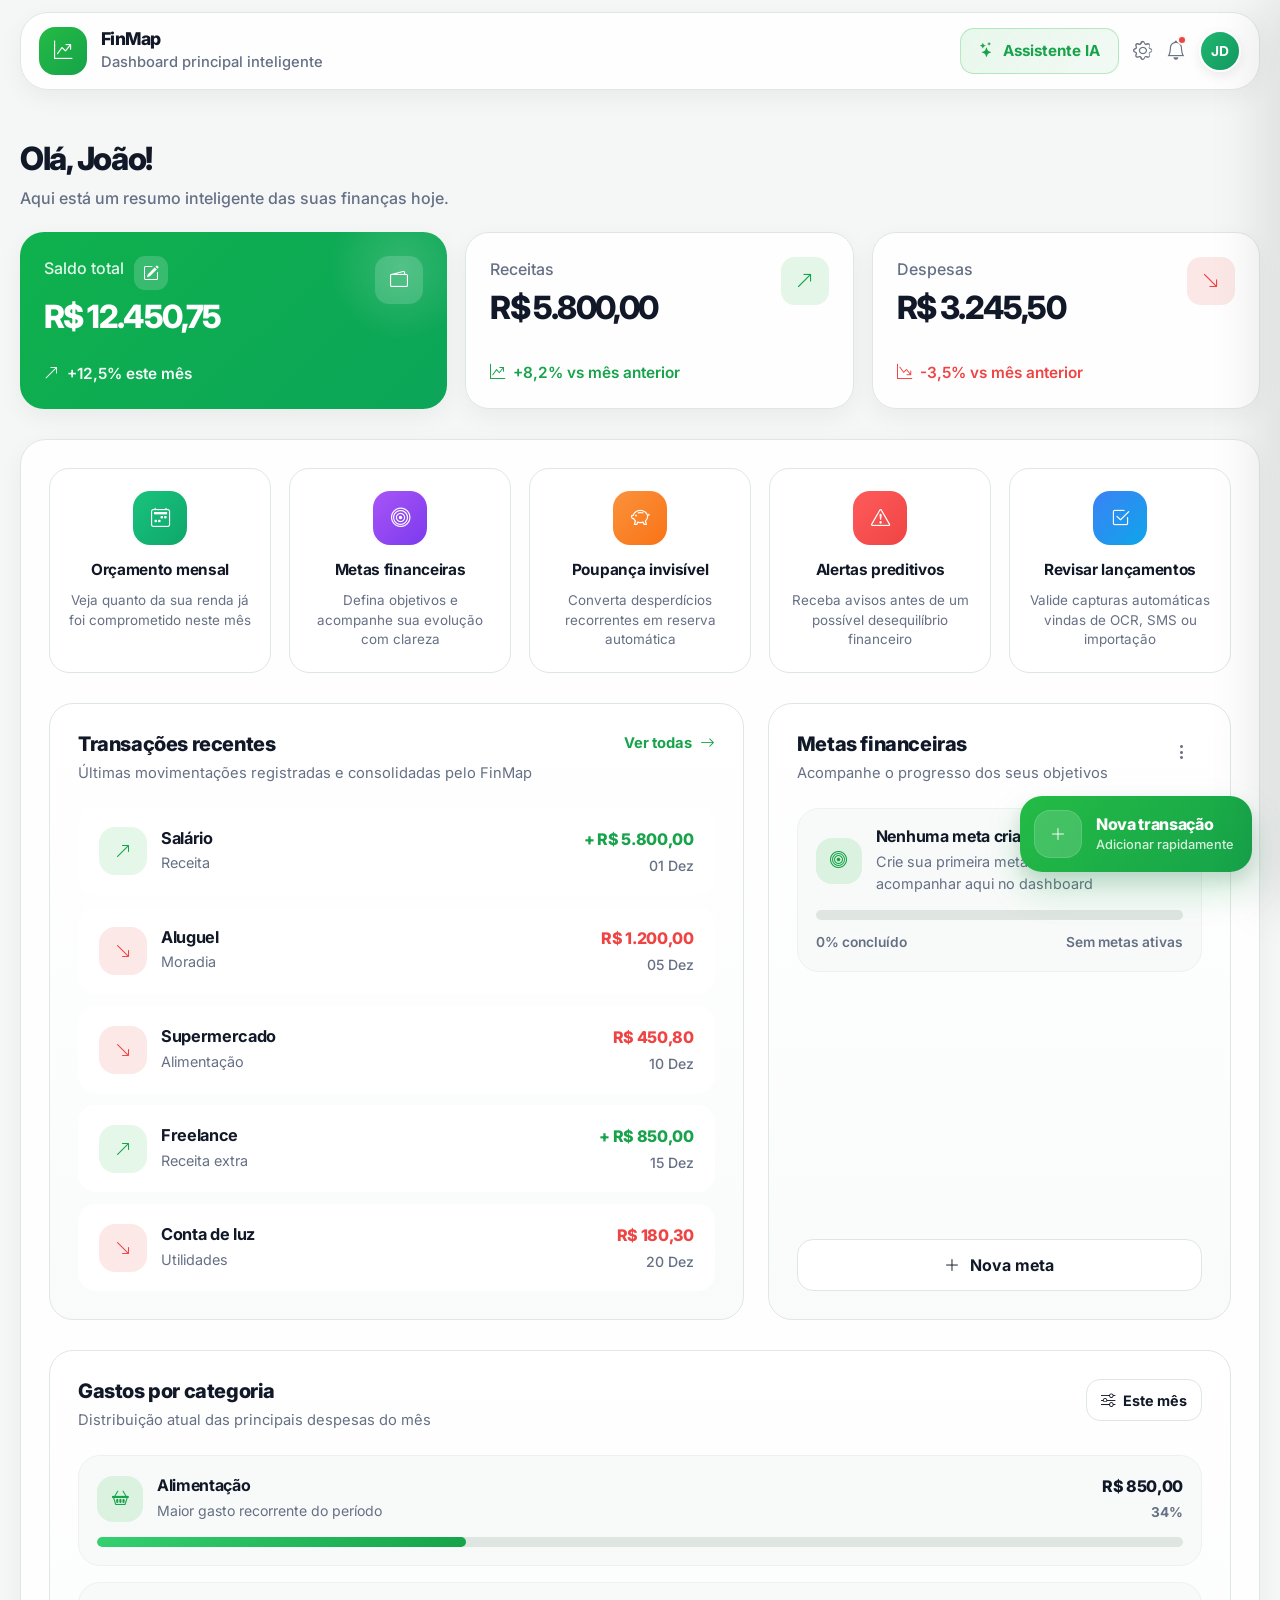
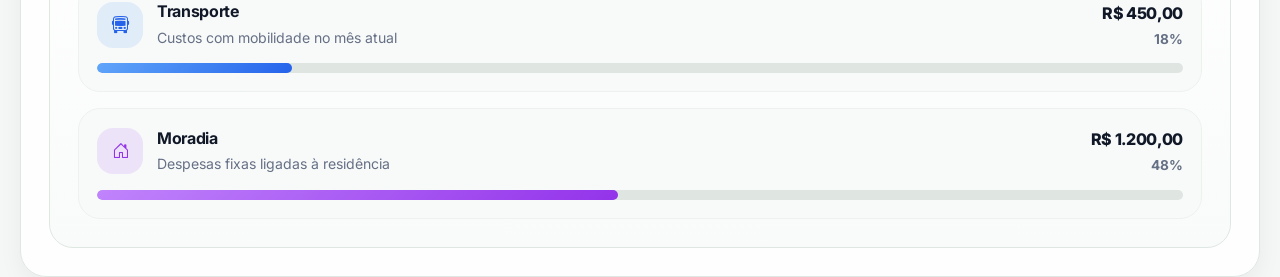
==== commit 86631d1f: "up" ====
--- a/dashboard.html
+++ b/dashboard.html
@@ -482,7 +482,7 @@
     </span>
   </button>
 
-  <!-- MODAL EDITAR SALDO  --> 
+  <!-- MODAL EDITAR SALDO -->
   <div class="balance-modal-overlay" id="balanceModal">
     <div class="balance-modal">
       <div class="balance-modal__header">
